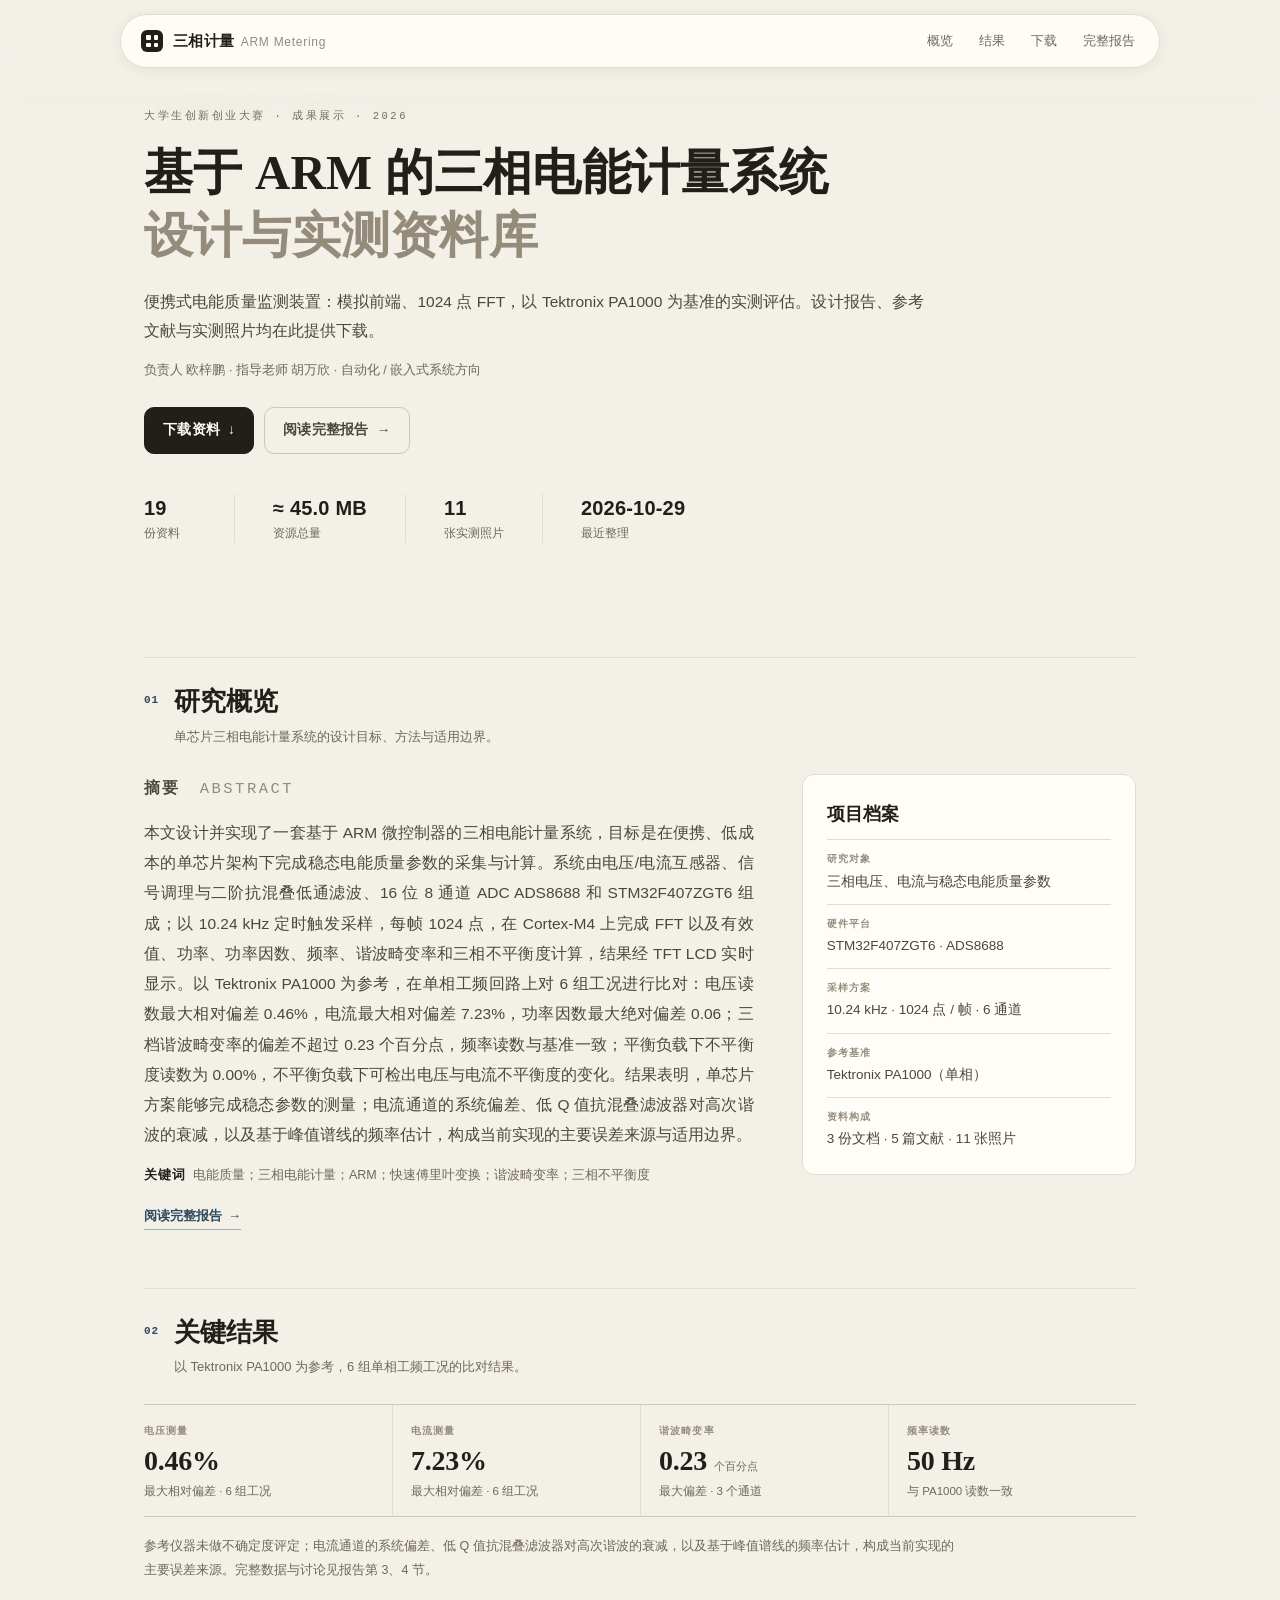
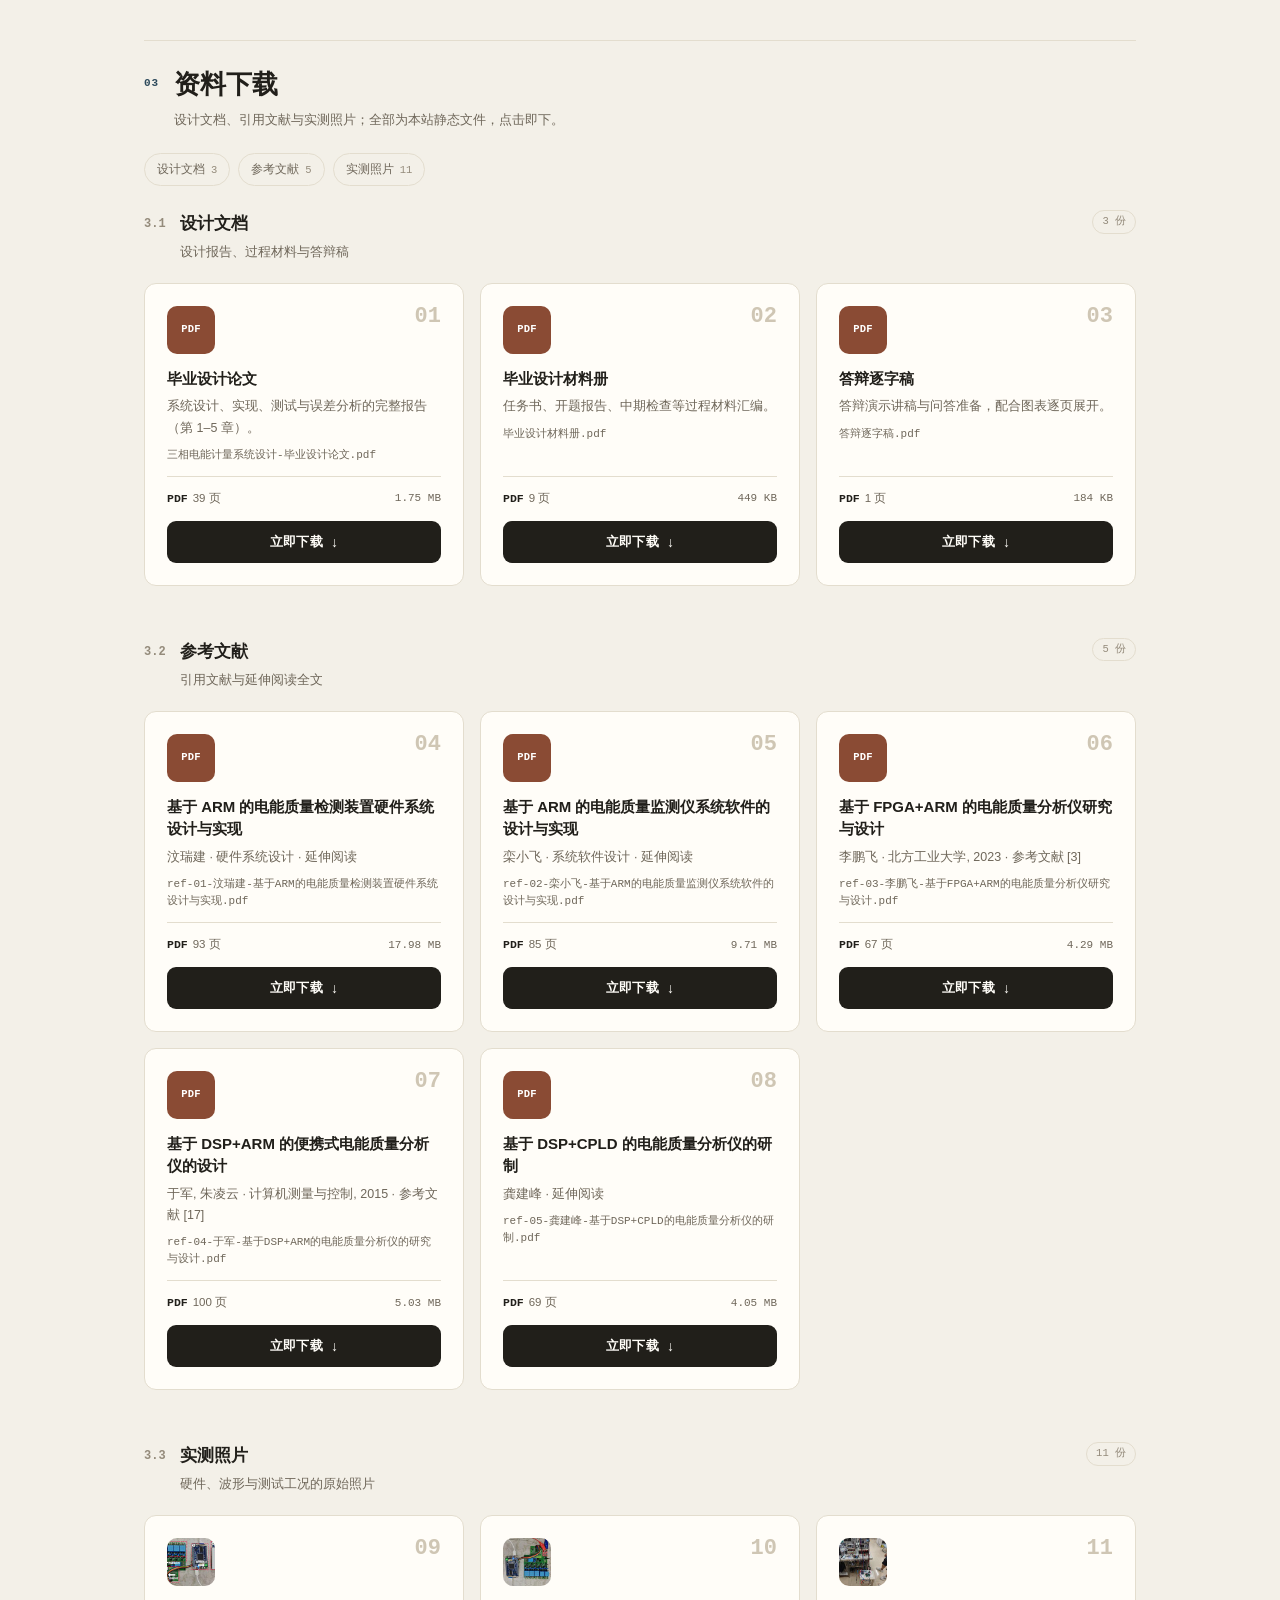
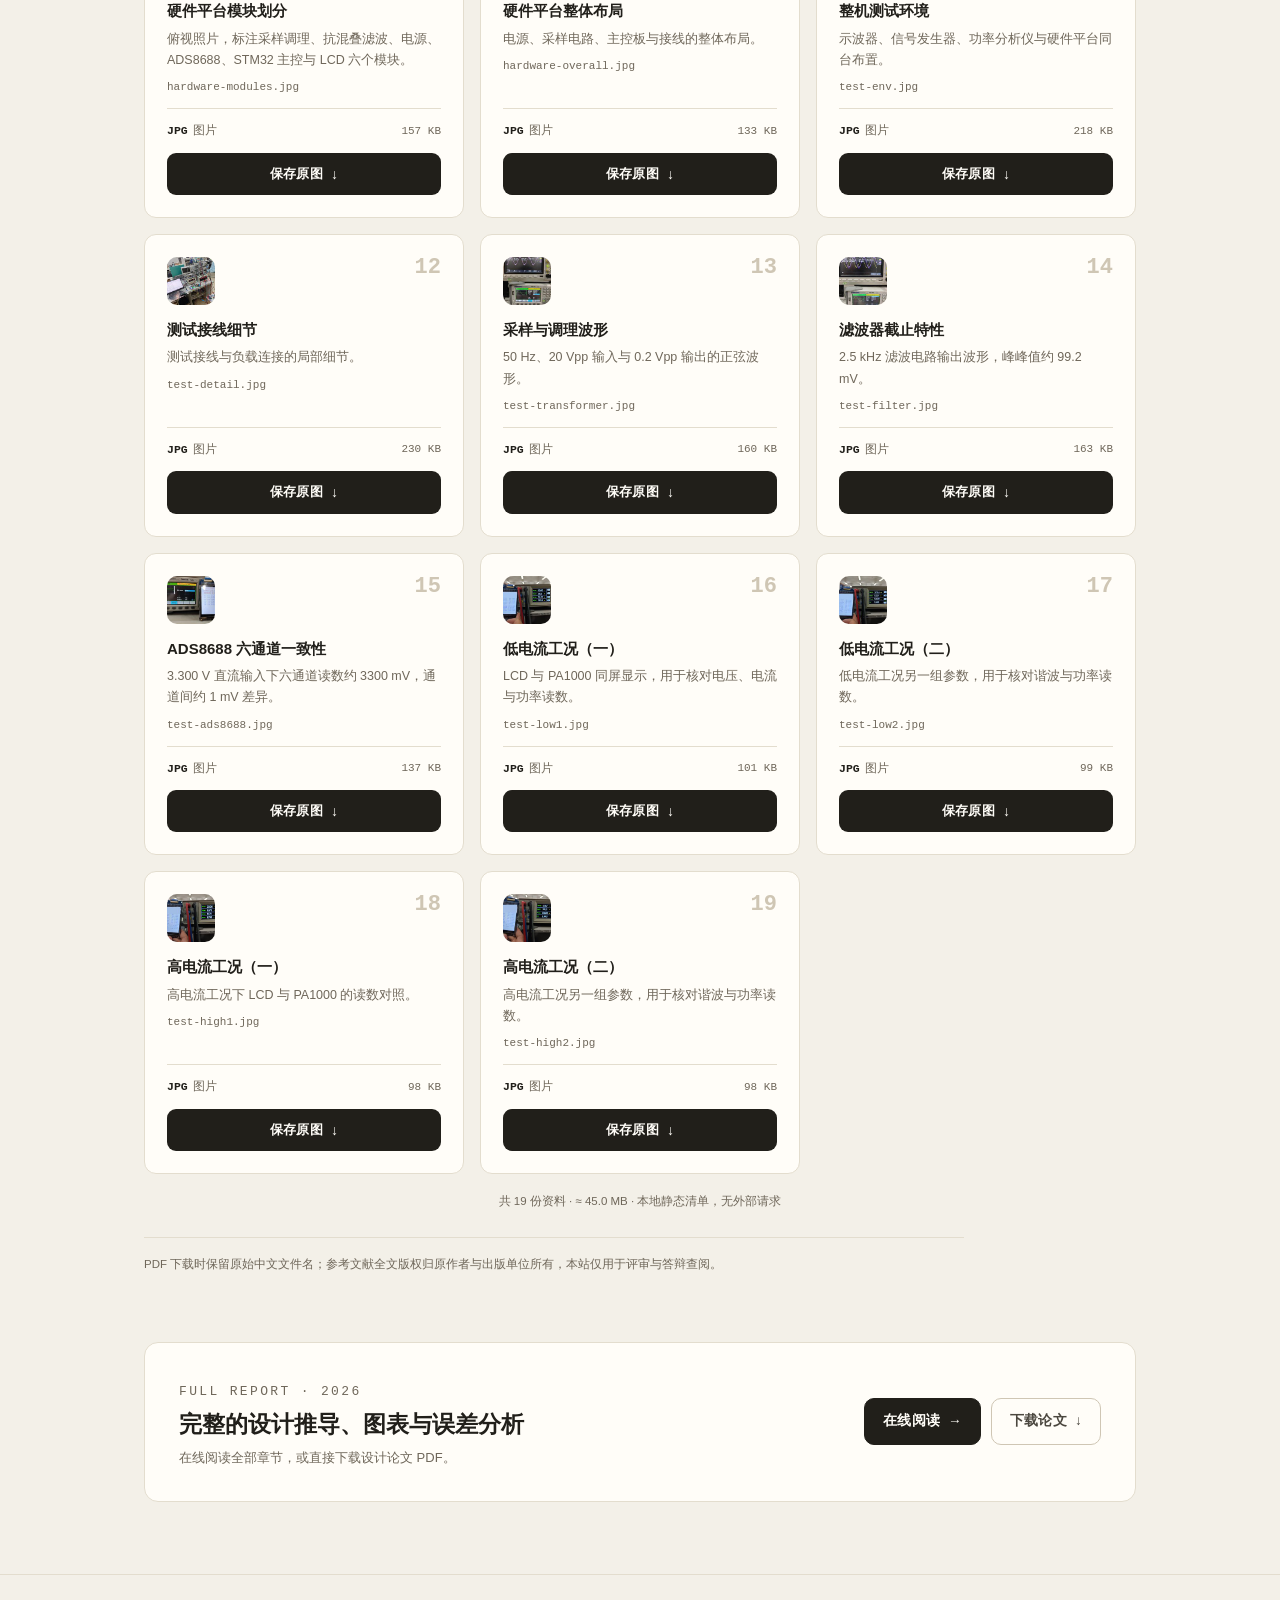
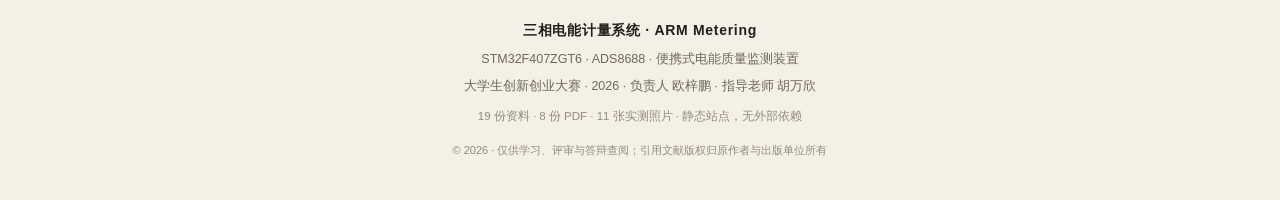
==== index.html @ 26f10200 "reinit repo" ====
<!DOCTYPE html>
<html lang="zh-CN">
<head>
<meta charset="utf-8">
<meta name="viewport" content="width=device-width, initial-scale=1">
<title>基于 ARM 的三相电能计量系统设计 · 资料与实测</title>
<meta name="description" content="基于 ARM 与 ADS8688 的三相电能计量系统：模拟前端、1024 点 FFT、以 Tektronix PA1000 为基准的实测结果。设计论文、参考文献与实测照片下载。">
<meta name="color-scheme" content="light">
<meta name="theme-color" content="#f3f0e8">
<meta name="robots" content="index,follow">
<meta property="og:type" content="website">
<meta property="og:locale" content="zh_CN">
<meta property="og:title" content="基于 ARM 的三相电能计量系统设计 · 资料与实测">
<meta property="og:description" content="便携式电能质量监测装置的设计、实测结果与资料下载。">
<link rel="icon" href="assets/favicon.svg" type="image/svg+xml">
<link rel="stylesheet" href="shaders/style.css">
<script src="heads/downloads.js" defer></script>
<script src="heads/catalog.js" defer></script>
</head>
<body>
<a class="skip" href="#main">跳到正文</a>

<header class="site-header">
  <div class="header-inner">
    <a class="brand" href="#top" aria-label="三相电能计量系统资料首页">
      <span class="chip-logo" aria-hidden="true"><i></i><i></i><i></i><i></i></span>
      <span class="brand-name">三相计量<em>ARM Metering</em></span>
    </a>
    <nav class="nav" aria-label="站内导航">
      <a href="#overview">概览</a>
      <a href="#results">结果</a>
      <a href="#downloads">下载</a>
      <a href="report.html">完整报告</a>
    </nav>
  </div>
</header>

<main id="main">

  <section class="hero" id="top">
    <p class="hero-kicker">大学生创新创业大赛 · 成果展示 · 2026</p>
    <h1 class="hero-title">基于 ARM 的三相<br class="br-m">电能计量系统<br><span class="hero-subline">设计与实测资料库</span></h1>
    <p class="hero-sub">便携式电能质量监测装置：模拟前端、1024 点 FFT，以 Tektronix PA1000 为基准的实测评估。设计报告、参考文献与实测照片均在此提供下载。</p>
    <p class="hero-byline">负责人 欧梓鹏 · 指导老师 胡万欣 · 自动化 / 嵌入式系统方向</p>

    <div class="hero-actions">
      <a class="btn btn-primary" href="#downloads">下载资料 <span aria-hidden="true">↓</span></a>
      <a class="btn btn-ghost" href="report.html">阅读完整报告 <span aria-hidden="true">→</span></a>
    </div>

    <div class="hero-stats" id="hero-stats" aria-label="资料统计">
      <noscript><p class="hero-stats-fallback">共 19 份资料 · 8 份 PDF · 11 张实测照片</p></noscript>
      <!-- 由 heads/catalog.js 根据 heads/downloads.js 填充 -->
    </div>
  </section>

  <section class="section" id="overview" aria-labelledby="overview-title">
    <header class="section-head">
      <span class="section-no" aria-hidden="true">01</span>
      <div class="section-head-text">
        <h2 id="overview-title">研究概览</h2>
        <p>单芯片三相电能计量系统的设计目标、方法与适用边界。</p>
      </div>
    </header>

    <div class="overview-grid">
      <div class="overview-text">
        <p class="abstract-label">摘要 <span lang="en">Abstract</span></p>
        <p>本文设计并实现了一套基于 ARM 微控制器的三相电能计量系统，目标是在便携、低成本的单芯片架构下完成稳态电能质量参数的采集与计算。系统由电压/电流互感器、信号调理与二阶抗混叠低通滤波、16 位 8 通道 ADC ADS8688 和 STM32F407ZGT6 组成；以 10.24 kHz 定时触发采样，每帧 1024 点，在 Cortex-M4 上完成 FFT 以及有效值、功率、功率因数、频率、谐波畸变率和三相不平衡度计算，结果经 TFT LCD 实时显示。以 Tektronix PA1000 为参考，在单相工频回路上对 6 组工况进行比对：电压读数最大相对偏差 0.46%，电流最大相对偏差 7.23%，功率因数最大绝对偏差 0.06；三档谐波畸变率的偏差不超过 0.23 个百分点，频率读数与基准一致；平衡负载下不平衡度读数为 0.00%，不平衡负载下可检出电压与电流不平衡度的变化。结果表明，单芯片方案能够完成稳态参数的测量；电流通道的系统偏差、低 Q 值抗混叠滤波器对高次谐波的衰减，以及基于峰值谱线的频率估计，构成当前实现的主要误差来源与适用边界。</p>
        <p class="keywords"><b>关键词</b>电能质量；三相电能计量；ARM；快速傅里叶变换；谐波畸变率；三相不平衡度</p>
        <a class="text-link" href="report.html">阅读完整报告 <span aria-hidden="true">→</span></a>
      </div>

      <aside class="project-card" aria-label="项目档案">
        <h3>项目档案</h3>
        <dl>
          <div><dt>研究对象</dt><dd>三相电压、电流与稳态电能质量参数</dd></div>
          <div><dt>硬件平台</dt><dd>STM32F407ZGT6 · ADS8688</dd></div>
          <div><dt>采样方案</dt><dd>10.24 kHz · 1024 点 / 帧 · 6 通道</dd></div>
          <div><dt>参考基准</dt><dd>Tektronix PA1000（单相）</dd></div>
          <div><dt>资料构成</dt><dd>3 份文档 · 5 篇文献 · 11 张照片</dd></div>
        </dl>
      </aside>
    </div>
  </section>

  <section class="section" id="results" aria-labelledby="results-title">
    <header class="section-head">
      <span class="section-no" aria-hidden="true">02</span>
      <div class="section-head-text">
        <h2 id="results-title">关键结果</h2>
        <p>以 Tektronix PA1000 为参考，6 组单相工频工况的比对结果。</p>
      </div>
    </header>

    <div class="metrics" aria-label="主要结果概览">
      <div class="metric">
        <div class="k">电压测量</div>
        <div class="v">0.46%</div>
        <div class="d">最大相对偏差 · 6 组工况</div>
      </div>
      <div class="metric">
        <div class="k">电流测量</div>
        <div class="v">7.23%</div>
        <div class="d">最大相对偏差 · 6 组工况</div>
      </div>
      <div class="metric">
        <div class="k">谐波畸变率</div>
        <div class="v">0.23 <span class="unit">个百分点</span></div>
        <div class="d">最大偏差 · 3 个通道</div>
      </div>
      <div class="metric">
        <div class="k">频率读数</div>
        <div class="v">50 Hz</div>
        <div class="d">与 PA1000 读数一致</div>
      </div>
    </div>

    <p class="section-note">参考仪器未做不确定度评定；电流通道的系统偏差、低 Q 值抗混叠滤波器对高次谐波的衰减，以及基于峰值谱线的频率估计，构成当前实现的主要误差来源。完整数据与讨论见报告第 3、4 节。</p>
  </section>

  <section class="section" id="downloads" aria-labelledby="downloads-title">
    <header class="section-head">
      <span class="section-no" aria-hidden="true">03</span>
      <div class="section-head-text">
        <h2 id="downloads-title">资料下载</h2>
        <p>设计文档、引用文献与实测照片；全部为本站静态文件，点击即下。</p>
      </div>
    </header>

    <nav class="catalog-jump" aria-label="资料分组">
      <a href="#documents">设计文档 <span data-count="documents">3</span></a>
      <a href="#references">参考文献 <span data-count="references">5</span></a>
      <a href="#photos">实测照片 <span data-count="photos">11</span></a>
    </nav>

    <div class="catalog" id="catalog">
      <noscript>
        <p class="noscript-tip">资料卡片需要启用 JavaScript 才能显示；也可以直接使用下面的链接下载。</p>
        <ul class="noscript-list">
          <li><strong>设计文档</strong>
            <ul>
              <li><a href="assets/files/thesis.pdf" download="三相电能计量系统设计-毕业设计论文.pdf">毕业设计论文（PDF，三相电能计量系统设计-毕业设计论文.pdf）</a></li>
              <li><a href="assets/files/materials.pdf" download="毕业设计材料册.pdf">毕业设计材料册（PDF，毕业设计材料册.pdf）</a></li>
              <li><a href="assets/files/defense-script.pdf" download="答辩逐字稿.pdf">答辩逐字稿（PDF，答辩逐字稿.pdf）</a></li>
            </ul>
          </li>
          <li><strong>参考文献</strong>
            <ul>
              <li><a href="assets/files/ref-01-wen-ruijian-arm-hardware.pdf" download="ref-01-汶瑞建-基于ARM的电能质量检测装置硬件系统设计与实现.pdf">基于 ARM 的电能质量检测装置硬件系统设计与实现（PDF，ref-01-汶瑞建-基于ARM的电能质量检测装置硬件系统设计与实现.pdf）</a></li>
              <li><a href="assets/files/ref-02-luan-xiaofei-arm-software.pdf" download="ref-02-栾小飞-基于ARM的电能质量监测仪系统软件的设计与实现.pdf">基于 ARM 的电能质量监测仪系统软件的设计与实现（PDF，ref-02-栾小飞-基于ARM的电能质量监测仪系统软件的设计与实现.pdf）</a></li>
              <li><a href="assets/files/ref-03-li-pengfei-fpga-arm.pdf" download="ref-03-李鹏飞-基于FPGA+ARM的电能质量分析仪研究与设计.pdf">基于 FPGA+ARM 的电能质量分析仪研究与设计（PDF，ref-03-李鹏飞-基于FPGA+ARM的电能质量分析仪研究与设计.pdf）</a></li>
              <li><a href="assets/files/ref-04-yu-jun-dsp-arm.pdf" download="ref-04-于军-基于DSP+ARM的电能质量分析仪的研究与设计.pdf">基于 DSP+ARM 的便携式电能质量分析仪的设计（PDF，ref-04-于军-基于DSP+ARM的电能质量分析仪的研究与设计.pdf）</a></li>
              <li><a href="assets/files/ref-05-gong-jianfeng-dsp-cpld.pdf" download="ref-05-龚建峰-基于DSP+CPLD的电能质量分析仪的研制.pdf">基于 DSP+CPLD 的电能质量分析仪的研制（PDF，ref-05-龚建峰-基于DSP+CPLD的电能质量分析仪的研制.pdf）</a></li>
            </ul>
          </li>
          <li><strong>实测照片</strong>
            <ul>
              <li><a href="assets/img/hardware-modules.jpg" download="硬件平台模块划分.jpg">硬件平台模块划分（JPG，hardware-modules.jpg）</a></li>
              <li><a href="assets/img/hardware-overall.jpg" download="硬件平台整体布局.jpg">硬件平台整体布局（JPG，hardware-overall.jpg）</a></li>
              <li><a href="assets/img/test-env.jpg" download="整机测试环境.jpg">整机测试环境（JPG，test-env.jpg）</a></li>
              <li><a href="assets/img/test-detail.jpg" download="测试接线细节.jpg">测试接线细节（JPG，test-detail.jpg）</a></li>
              <li><a href="assets/img/test-transformer.jpg" download="采样与调理波形.jpg">采样与调理波形（JPG，test-transformer.jpg）</a></li>
              <li><a href="assets/img/test-filter.jpg" download="滤波器截止特性.jpg">滤波器截止特性（JPG，test-filter.jpg）</a></li>
              <li><a href="assets/img/test-ads8688.jpg" download="ADS8688六通道一致性.jpg">ADS8688 六通道一致性（JPG，test-ads8688.jpg）</a></li>
              <li><a href="assets/img/test-low1.jpg" download="低电流工况一.jpg">低电流工况（一）（JPG，test-low1.jpg）</a></li>
              <li><a href="assets/img/test-low2.jpg" download="低电流工况二.jpg">低电流工况（二）（JPG，test-low2.jpg）</a></li>
              <li><a href="assets/img/test-high1.jpg" download="高电流工况一.jpg">高电流工况（一）（JPG，test-high1.jpg）</a></li>
              <li><a href="assets/img/test-high2.jpg" download="高电流工况二.jpg">高电流工况（二）（JPG，test-high2.jpg）</a></li>
            </ul>
          </li>
        </ul>
      </noscript>
    </div>

    <p class="download-note">PDF 下载时保留原始中文文件名；参考文献全文版权归原作者与出版单位所有，本站仅用于评审与答辩查阅。</p>
  </section>

  <section class="section cta-wrap" aria-labelledby="cta-title">
    <div class="cta">
      <div class="cta-text">
        <p class="cta-kicker">Full Report · 2026</p>
        <h2 id="cta-title">完整的设计推导、图表与误差分析</h2>
        <p>在线阅读全部章节，或直接下载设计论文 PDF。</p>
      </div>
      <div class="cta-actions">
        <a class="btn btn-primary" href="report.html">在线阅读 <span aria-hidden="true">→</span></a>
        <a class="btn btn-ghost" href="assets/files/thesis.pdf" download="三相电能计量系统设计-毕业设计论文.pdf">下载论文 <span aria-hidden="true">↓</span></a>
      </div>
    </div>
  </section>

</main>

<footer class="site-footer">
  <p class="footer-brand">三相电能计量系统 · ARM Metering</p>
  <p class="footer-desc">STM32F407ZGT6 · ADS8688 · 便携式电能质量监测装置</p>
  <p class="footer-desc">大学生创新创业大赛 · 2026 · 负责人 欧梓鹏 · 指导老师 胡万欣</p>
  <p class="footer-tags">19 份资料 · 8 份 PDF · 11 张实测照片 · 静态站点，无外部依赖</p>
  <p class="footer-copy">© 2026 · 仅供学习、评审与答辩查阅；引用文献版权归原作者与出版单位所有</p>
</footer>

</body>
</html>
---- shaders/style.css ----
/* ============================================================
   三相电能计量系统 · 资料站样式
   纯静态、无外部字体与脚本依赖
   目录：
     1. 设计令牌     2. 基础样式     3. 悬浮导航
     4. Hero        5. 分节与概览   6. 关键结果
     7. 资料目录     8. 下载卡片     9. 页脚与 404
    10. 响应式      11. 动效与打印
   ============================================================ */

/* ---------- 1. 设计令牌 ---------- */

:root {
    --paper: #f3f0e8;
    --surface: #fffdf8;
    --surface-2: #faf7ef;
    --ink: #211f1a;
    --ink-2: #4b473f;
    --ink-3: #6f675a;
    --ink-4: #948b7b;
    --rule: #e3ddce;
    --rule-2: #cfc6b4;
    --accent: #2d4a5c;
    --accent-soft: #edf1f2;
    --brick: #8a4b34;
    --btn: #211f1a;
    --btn-hover: #3a352b;

    --font-sans: -apple-system, BlinkMacSystemFont, "Segoe UI", "PingFang SC",
        "Hiragino Sans GB", "Microsoft YaHei", "Noto Sans CJK SC", sans-serif;
    --font-serif: "Source Han Serif SC", "Songti SC", "STSong", "SimSun",
        Georgia, serif;
    --font-mono: ui-monospace, "SFMono-Regular", Menlo, Consolas,
        "Liberation Mono", monospace;

    --page-max: 1040px;
    --nav-clearance: 96px;

    color-scheme: light;
}

/* ---------- 2. 基础样式 ---------- */

*,
*::before,
*::after {
    box-sizing: border-box;
    margin: 0;
    padding: 0;
}

html {
    scroll-behavior: smooth;
    -webkit-text-size-adjust: 100%;
}

body {
    font-family: var(--font-sans);
    font-size: 15px;
    line-height: 1.7;
    color: var(--ink);
    background: var(--paper);
    -webkit-font-smoothing: antialiased;
    overflow-x: hidden;
}

a {
    color: inherit;
    text-decoration: none;
    -webkit-tap-highlight-color: transparent;
}

img {
    max-width: 100%;
}

button {
    font: inherit;
}

::selection {
    background: #dbe4e6;
    color: #171612;
}

:focus-visible {
    outline: 2px solid var(--accent);
    outline-offset: 3px;
    border-radius: 2px;
}

.skip {
    position: absolute;
    left: -9999px;
    top: 0;
    z-index: 80;
    padding: 10px 16px;
    background: var(--surface);
    color: var(--ink);
    border: 1px solid var(--accent);
    font-size: 13px;
}

.skip:focus {
    left: 16px;
    top: 16px;
}

/* ---------- 3. 悬浮导航 ---------- */

.site-header {
    position: fixed;
    top: 14px;
    left: 0;
    right: 0;
    z-index: 40;
    pointer-events: none;
}

.site-header::before {
    content: "";
    position: absolute;
    top: -14px;
    left: 0;
    right: 0;
    height: 120px;
    z-index: -1;
    background: linear-gradient(
        to bottom,
        rgba(243, 240, 232, 0.82),
        rgba(243, 240, 232, 0.42) 55%,
        rgba(243, 240, 232, 0) 100%
    );
    -webkit-backdrop-filter: blur(10px);
    backdrop-filter: blur(10px);
    -webkit-mask-image: linear-gradient(to bottom, #000 0%, #000 55%, transparent 100%);
    mask-image: linear-gradient(to bottom, #000 0%, #000 55%, transparent 100%);
}

.header-inner {
    max-width: var(--page-max);
    margin-inline: auto;
    padding: 8px 12px 8px 20px;
    display: flex;
    align-items: center;
    justify-content: space-between;
    gap: 16px;
    background: rgba(255, 253, 248, 0.92);
    -webkit-backdrop-filter: blur(10px);
    backdrop-filter: blur(10px);
    border: 1px solid var(--rule);
    border-radius: 999px;
    box-shadow: 0 2px 14px rgba(58, 48, 32, 0.07);
    pointer-events: auto;
}

.brand {
    display: inline-flex;
    align-items: center;
    gap: 10px;
    min-width: 0;
}

.chip-logo {
    width: 22px;
    height: 22px;
    flex: 0 0 auto;
    border-radius: 6px;
    background: var(--ink);
    display: grid;
    grid-template-columns: 1fr 1fr;
    gap: 3px;
    padding: 5px;
}

.chip-logo i {
    background: var(--surface);
    border-radius: 1px;
}

.brand-name {
    font-size: 14.5px;
    font-weight: 700;
    letter-spacing: 0.03em;
    white-space: nowrap;
}

.brand-name em {
    font-style: normal;
    font-weight: 400;
    font-size: 12px;
    letter-spacing: 0.06em;
    color: var(--ink-4);
    margin-left: 6px;
}

.nav {
    display: flex;
    align-items: center;
    gap: 2px;
}

.nav a {
    padding: 7px 12px;
    border-radius: 999px;
    font-size: 13px;
    color: var(--ink-3);
    transition: color 0.15s, background-color 0.15s;
    white-space: nowrap;
}

.nav a:hover {
    color: var(--ink);
    background: var(--surface-2);
}

/* ---------- 4. Hero ---------- */

.hero {
    max-width: var(--page-max);
    margin-inline: auto;
    padding: 108px 24px 56px;
}

.hero-kicker {
    display: block;
    font-family: var(--font-mono);
    font-size: 10.5px;
    letter-spacing: 0.24em;
    text-transform: uppercase;
    color: var(--ink-3);
    margin-bottom: 16px;
}

.hero-title {
    font-family: var(--font-serif);
    font-size: clamp(2.1rem, 4.8vw, 3.05rem);
    font-weight: 600;
    line-height: 1.3;
    letter-spacing: 0.005em;
}

.hero-subline {
    color: var(--ink-4);
}

.hero-sub {
    margin-top: 18px;
    max-width: 780px;
    color: var(--ink-2);
    font-size: 15.5px;
    line-height: 1.9;
    text-align: justify;
    text-justify: inter-ideograph;
}

.hero-byline {
    margin-top: 14px;
    font-size: 12.5px;
    color: var(--ink-3);
}

.hero-actions {
    display: flex;
    flex-wrap: wrap;
    gap: 10px;
    margin-top: 26px;
}

.btn {
    display: inline-flex;
    align-items: center;
    justify-content: center;
    gap: 8px;
    padding: 11px 18px;
    border: 1px solid transparent;
    border-radius: 10px;
    font-size: 13.5px;
    font-weight: 600;
    letter-spacing: 0.02em;
    transition: background-color 0.15s, border-color 0.15s, color 0.15s;
}

.btn-primary {
    background: var(--btn);
    border-color: var(--btn);
    color: var(--surface);
}

.btn-primary:hover {
    background: var(--btn-hover);
    border-color: var(--btn-hover);
}

.btn-ghost {
    background: transparent;
    border-color: var(--rule-2);
    color: var(--ink-2);
}

.btn-ghost:hover {
    border-color: var(--ink-2);
    color: var(--ink);
    background: var(--surface);
}

.hero-stats {
    margin-top: 40px;
    display: flex;
    flex-wrap: wrap;
}

.stat {
    padding-right: 38px;
    display: flex;
    flex-direction: column;
    gap: 2px;
    min-width: 90px;
}

.stat + .stat {
    border-left: 1px solid var(--rule);
    padding-left: 38px;
}

.stat strong {
    font-size: 20px;
    font-weight: 600;
    font-variant-numeric: tabular-nums;
    letter-spacing: 0.01em;
    line-height: 1.4;
}

.stat span {
    font-size: 11.5px;
    color: var(--ink-3);
}

.hero-stats-fallback {
    padding: 4px 0;
    font-size: 12.5px;
    color: var(--ink-3);
}

/* ---------- 5. 分节与概览 ---------- */

.section {
    max-width: var(--page-max);
    margin-inline: auto;
    padding: 58px 24px 0;
    scroll-margin-top: var(--nav-clearance);
}

.section-head {
    display: flex;
    align-items: flex-start;
    gap: 15px;
    padding-top: 26px;
    margin-bottom: 26px;
    border-top: 1px solid var(--rule);
}

.section-no {
    flex: 0 0 auto;
    padding-top: 7px;
    font-family: var(--font-mono);
    font-size: 11px;
    font-weight: 600;
    letter-spacing: 0.08em;
    color: var(--accent);
}

.section-head-text h2 {
    font-family: var(--font-serif);
    font-size: 26px;
    font-weight: 600;
    line-height: 1.4;
    letter-spacing: 0.005em;
}

.section-head-text p {
    margin-top: 5px;
    font-size: 13px;
    color: var(--ink-3);
}

.section-note {
    margin-top: 18px;
    max-width: 820px;
    font-size: 12.5px;
    line-height: 1.9;
    color: var(--ink-3);
}

.overview-grid {
    display: grid;
    grid-template-columns: minmax(0, 1.55fr) minmax(260px, 0.85fr);
    gap: 48px;
    align-items: start;
}

.abstract-label {
    margin-bottom: 12px;
    font-family: var(--font-mono);
    font-size: 10px;
    font-weight: 600;
    letter-spacing: 0.16em;
    text-transform: uppercase;
    color: var(--ink-3);
}

.abstract-label span {
    margin-left: 7px;
    font-weight: 400;
    color: var(--ink-4);
}

.overview-text > p {
    margin-bottom: 14px;
    font-size: 15.5px;
    line-height: 1.95;
    color: var(--ink-2);
    text-align: justify;
    text-justify: inter-ideograph;
}

.keywords {
    font-size: 12.5px !important;
    line-height: 1.8 !important;
    color: var(--ink-3) !important;
}

.keywords b {
    margin-right: 0.55em;
    font-weight: 600;
    letter-spacing: 0.08em;
    color: var(--ink);
}

.text-link {
    display: inline-flex;
    align-items: center;
    gap: 6px;
    margin-top: 4px;
    padding-bottom: 2px;
    border-bottom: 1px solid rgba(45, 74, 92, 0.4);
    font-size: 13px;
    font-weight: 600;
    color: var(--accent);
}

.text-link:hover {
    border-bottom-color: currentColor;
}

.project-card {
    padding: 24px;
    background: var(--surface);
    border: 1px solid var(--rule);
    border-radius: 12px;
}

.project-card h3 {
    padding-bottom: 10px;
    border-bottom: 1px solid var(--rule);
    font-family: var(--font-serif);
    font-size: 18px;
    font-weight: 600;
}

.project-card dl > div {
    padding: 11px 0;
    border-bottom: 1px solid var(--rule);
}

.project-card dl > div:last-child {
    padding-bottom: 0;
    border-bottom: 0;
}

.project-card dt {
    font-size: 9.5px;
    font-weight: 600;
    letter-spacing: 0.13em;
    text-transform: uppercase;
    color: var(--ink-4);
}

.project-card dd {
    margin-top: 3px;
    font-size: 13.5px;
    line-height: 1.65;
    color: var(--ink-2);
}

/* ---------- 6. 关键结果 ---------- */

.metrics {
    display: grid;
    grid-template-columns: repeat(4, minmax(0, 1fr));
    border-top: 1px solid var(--rule-2);
    border-bottom: 1px solid var(--rule-2);
}

.metric {
    padding: 18px 18px 16px;
    border-left: 1px solid var(--rule);
    min-width: 0;
}

.metric:first-child {
    padding-left: 0;
    border-left: 0;
}

.metric .k {
    font-size: 9.5px;
    font-weight: 600;
    letter-spacing: 0.12em;
    text-transform: uppercase;
    color: var(--ink-4);
}

.metric .v {
    margin: 3px 0 2px;
    font-family: var(--font-serif);
    font-size: 28px;
    font-weight: 600;
    line-height: 1.32;
    letter-spacing: -0.01em;
    font-variant-numeric: tabular-nums;
}

.metric .unit {
    font-family: var(--font-sans);
    font-size: 11px;
    font-weight: 400;
    letter-spacing: 0;
    color: var(--ink-3);
}

.metric .d {
    font-size: 11.5px;
    line-height: 1.6;
    color: var(--ink-3);
}

/* ---------- 7. 资料目录 ---------- */

.catalog-jump {
    display: flex;
    flex-wrap: wrap;
    gap: 8px;
    margin: -4px 0 24px;
}

.catalog-jump a {
    display: inline-flex;
    align-items: baseline;
    gap: 6px;
    padding: 5px 12px;
    border: 1px solid var(--rule);
    border-radius: 999px;
    font-size: 12px;
    color: var(--ink-3);
    transition: border-color 0.15s, color 0.15s, background-color 0.15s;
}

.catalog-jump a:hover {
    border-color: var(--ink-2);
    color: var(--ink);
    background: var(--surface);
}

.catalog-jump span {
    font-family: var(--font-mono);
    font-size: 10.5px;
    color: var(--ink-4);
}

.catalog {
    display: flex;
    flex-direction: column;
    gap: 52px;
}

.group {
    scroll-margin-top: var(--nav-clearance);
}

.group-head {
    display: flex;
    align-items: flex-start;
    gap: 14px;
    margin-bottom: 20px;
}

.group-no {
    flex: 0 0 auto;
    padding-top: 4px;
    font-family: var(--font-mono);
    font-size: 12px;
    font-weight: 600;
    color: var(--ink-4);
}

.group-head-text {
    flex: 1;
    min-width: 0;
}

.group-head-text h2 {
    font-size: 17px;
    font-weight: 700;
    letter-spacing: 0.01em;
}

.group-head-text p {
    margin-top: 3px;
    font-size: 12.5px;
    color: var(--ink-3);
}

.group-count {
    flex: 0 0 auto;
    padding: 2px 9px;
    border: 1px solid var(--rule);
    border-radius: 999px;
    font-family: var(--font-mono);
    font-size: 10.5px;
    color: var(--ink-4);
    white-space: nowrap;
}

.cards {
    display: grid;
    grid-template-columns: repeat(auto-fill, minmax(270px, 1fr));
    gap: 16px;
}

/* ---------- 8. 下载卡片 ---------- */

.card {
    position: relative;
    display: flex;
    flex-direction: column;
    padding: 22px;
    background: var(--surface);
    border: 1px solid var(--rule);
    border-radius: 12px;
    transition: border-color 0.18s ease, box-shadow 0.18s ease;
}

.card:hover {
    border-color: var(--ink-2);
    box-shadow: 0 6px 20px rgba(45, 38, 25, 0.07);
}

.card-top {
    display: flex;
    align-items: flex-start;
    justify-content: space-between;
    margin-bottom: 14px;
}

.card-no {
    font-family: var(--font-mono);
    font-size: 22px;
    font-weight: 700;
    line-height: 1;
    color: var(--rule-2);
    transition: color 0.18s ease;
}

.card:hover .card-no {
    color: var(--ink);
}

.app-icon {
    width: 48px;
    height: 48px;
    flex: 0 0 auto;
    border-radius: 10px;
    display: grid;
    place-items: center;
    font-family: var(--font-mono);
    font-size: 10.5px;
    font-weight: 700;
    letter-spacing: 0.02em;
    color: #fff;
}

.icon-pdf {
    background: var(--brick);
}

.icon-img {
    background: var(--accent);
}

.icon-file {
    background: var(--ink-3);
}

.app-icon.thumb {
    overflow: hidden;
    padding: 0;
    background: var(--paper);
}

.app-icon.thumb img {
    width: 100%;
    height: 100%;
    object-fit: cover;
    display: block;
    transition: transform 0.3s ease;
}

.card:hover .app-icon.thumb img {
    transform: scale(1.05);
}

.card-title {
    margin-bottom: 6px;
    font-size: 15px;
    font-weight: 600;
    line-height: 1.5;
    color: var(--ink);
    overflow-wrap: anywhere;
}

.card-desc {
    margin-bottom: 8px;
    font-size: 12.5px;
    line-height: 1.7;
    color: var(--ink-3);
}

.card-file {
    margin-bottom: 12px;
    font-family: var(--font-mono);
    font-size: 11px;
    line-height: 1.55;
    color: var(--ink-3);
    overflow-wrap: anywhere;
}

.card-meta {
    display: flex;
    align-items: center;
    justify-content: space-between;
    gap: 10px;
    margin-top: auto;
    padding-top: 12px;
    border-top: 1px solid var(--rule);
}

.tag {
    display: inline-flex;
    align-items: baseline;
    gap: 5px;
    font-size: 11.5px;
    color: var(--ink-3);
    white-space: nowrap;
}

.tag-no {
    font-family: var(--font-mono);
    font-weight: 600;
    color: var(--ink);
}

.meta-size {
    font-family: var(--font-mono);
    font-size: 11px;
    color: var(--ink-3);
    font-variant-numeric: tabular-nums;
    white-space: nowrap;
}

.download {
    margin-top: 12px;
    display: inline-flex;
    align-items: center;
    justify-content: center;
    gap: 8px;
    padding: 10px 14px;
    border-radius: 9px;
    font-size: 13px;
    font-weight: 600;
    letter-spacing: 0.02em;
    color: var(--surface);
    background: var(--btn);
    transition: background-color 0.15s ease;
}

.download:hover {
    background: var(--btn-hover);
}

.dl-arrow {
    font-size: 14px;
    line-height: 1;
    transition: transform 0.15s ease;
}

.download:hover .dl-arrow {
    transform: translateY(2px);
}

.noscript-tip {
    padding: 28px 20px;
    text-align: center;
    color: var(--ink-3);
    border: 1px dashed var(--rule-2);
    border-radius: 12px;
}

.noscript-list {
    margin-top: 18px;
    padding: 0;
    list-style: none;
    display: grid;
    grid-template-columns: 1fr 1fr;
    gap: 24px;
    font-size: 12.5px;
}

.noscript-list > li > strong {
    display: block;
    margin-bottom: 6px;
    color: var(--ink);
}

.noscript-list ul {
    list-style: none;
    padding: 0;
    margin: 0;
}

.noscript-list li li {
    padding: 3px 0;
}

.noscript-list a {
    color: var(--accent);
    text-decoration: underline;
    text-underline-offset: 0.18em;
    overflow-wrap: anywhere;
}

.data-source {
    margin-top: -34px;
    text-align: center;
    font-size: 11.5px;
    color: var(--ink-3);
}

.download-note {
    margin-top: 26px;
    padding-top: 16px;
    border-top: 1px solid var(--rule);
    max-width: 820px;
    font-size: 11.5px;
    line-height: 1.85;
    color: var(--ink-3);
}

/* ---------- 9. 页脚与 404 ---------- */

.cta-wrap {
    padding-top: 66px;
}

.cta {
    display: flex;
    align-items: center;
    justify-content: space-between;
    gap: 28px;
    padding: 32px 34px;
    background: var(--surface);
    border: 1px solid var(--rule);
    border-radius: 14px;
}

.cta-kicker {
    font-family: var(--font-mono);
    font-size: 10px;
    letter-spacing: 0.18em;
    text-transform: uppercase;
    color: var(--ink-4);
}

.cta-text h2 {
    margin-top: 6px;
    font-family: var(--font-serif);
    font-size: 23px;
    font-weight: 600;
    line-height: 1.4;
}

.cta-text p {
    margin-top: 6px;
    font-size: 13px;
    color: var(--ink-3);
}

.cta-actions {
    display: flex;
    flex-wrap: wrap;
    gap: 10px;
    flex: 0 0 auto;
}

.site-footer {
    margin-top: 72px;
    padding: 44px 24px 40px;
    border-top: 1px solid var(--rule);
    text-align: center;
    color: var(--ink-3);
    font-size: 12.5px;
}

.footer-brand {
    font-size: 14px;
    font-weight: 700;
    letter-spacing: 0.05em;
    color: var(--ink);
}

.footer-desc {
    margin-top: 6px;
    text-wrap: balance;
}

.footer-tags {
    margin-top: 10px;
    font-size: 11.5px;
    color: var(--ink-4);
}

.footer-copy {
    margin-top: 14px;
    font-size: 11px;
    color: var(--ink-4);
    text-wrap: balance;
}

.notfound {
    max-width: 620px;
    margin: 0 auto;
    padding: 150px 24px 100px;
    text-align: center;
}

.notfound-code {
    font-family: var(--font-mono);
    font-size: 12px;
    letter-spacing: 0.3em;
    color: var(--accent);
}

.notfound h1 {
    margin: 12px 0 10px;
    font-family: var(--font-serif);
    font-size: 30px;
    font-weight: 600;
}

.notfound p {
    font-size: 14px;
    color: var(--ink-3);
}

.notfound-actions {
    display: flex;
    justify-content: center;
    flex-wrap: wrap;
    gap: 10px;
    margin-top: 24px;
}

/* ---------- 10. 响应式 ---------- */

@media (max-width: 900px) {
    .overview-grid {
        grid-template-columns: 1fr;
        gap: 28px;
    }

    .project-card {
        max-width: 560px;
    }

    .metrics {
        grid-template-columns: 1fr 1fr;
    }

    .metric {
        border-top: 1px solid var(--rule);
    }

    .metric:nth-child(-n+2) {
        border-top: 0;
    }

    .metric:nth-child(odd) {
        padding-left: 0;
        border-left: 0;
    }

    .metric:nth-child(even) {
        padding-left: 16px;
        border-left: 1px solid var(--rule);
    }

    .cta {
        align-items: flex-start;
        flex-direction: column;
        gap: 20px;
    }
}

@media (max-width: 720px) {
    .site-header {
        top: 10px;
    }

    .header-inner {
        width: calc(100% - 24px);
        margin-inline: auto;
        padding: 7px 16px;
    }

    .nav {
        display: flex;
    }

    .nav a {
        display: none;
    }

    .nav a[href="#downloads"] {
        display: inline-block;
    }

    .hero {
        padding: 82px 20px 44px;
    }

    .hero-title {
        font-size: clamp(1.85rem, 8vw, 2.35rem);
    }

    .hero-sub {
        font-size: 14.5px;
    }

    .hero-stats {
        display: grid;
        grid-template-columns: 1fr 1fr;
        gap: 16px 0;
        margin-top: 32px;
    }

    .stat {
        padding: 0;
        min-width: 0;
    }

    .stat + .stat {
        border-left: 0;
        padding-left: 0;
    }

    .stat:nth-child(even) {
        padding-left: 16px;
        border-left: 1px solid var(--rule);
    }

    .stat strong {
        font-size: 18px;
    }

    .section {
        padding: 46px 20px 0;
    }

    .section-head {
        gap: 10px;
        padding-top: 22px;
        margin-bottom: 22px;
    }

    .section-head-text h2 {
        font-size: 22px;
    }

    .section-head-text p {
        font-size: 12.5px;
    }

    .section-no {
        padding-top: 5px;
    }

    .cards {
        grid-template-columns: 1fr;
    }

    .catalog {
        gap: 42px;
    }

    .cta {
        padding: 24px;
        border-radius: 12px;
    }

    .cta-text h2 {
        font-size: 20px;
    }

    .cta-actions {
        width: 100%;
    }

    .noscript-list {
        grid-template-columns: 1fr;
    }

    .data-source {
        margin-top: -24px;
    }
}

@media (max-width: 480px) {
    .header-inner {
        padding: 6px 14px;
    }

    .chip-logo {
        width: 20px;
        height: 20px;
        border-radius: 5px;
        gap: 2.5px;
        padding: 4.5px;
    }

    .brand-name {
        font-size: 13.5px;
    }

    .brand-name em {
        display: none;
    }

    .hero {
        padding: 72px 18px 38px;
    }

    .hero-kicker {
        font-size: 10px;
        letter-spacing: 0.16em;
    }

    .hero-title {
        font-size: 1.72rem;
    }

    .hero-sub {
        font-size: 14px;
    }

    .hero-byline {
        font-size: 11.5px;
    }

    .btn {
        padding: 10px 14px;
        font-size: 13px;
    }

    .section {
        padding: 40px 18px 0;
    }

    .card {
        padding: 18px;
    }

    .app-icon {
        width: 44px;
        height: 44px;
        border-radius: 9px;
        font-size: 10px;
    }

    .card-no {
        font-size: 20px;
    }

    .metric .v {
        font-size: 24px;
    }

    .cta {
        padding: 20px;
    }

    .cta-actions .btn {
        flex: 1;
    }

    .site-footer {
        margin-top: 54px;
        padding: 36px 18px 32px;
    }

    .notfound {
        padding: 110px 20px 80px;
    }
}

/* ---------- 11. 动效与打印 ---------- */

@media (prefers-reduced-motion: reduce) {
    html {
        scroll-behavior: auto;
    }

    *,
    *::before,
    *::after {
        transition: none !important;
        animation: none !important;
    }
}

@media print {
    .site-header,
    .hero-actions,
    .hero-stats,
    .cta-actions,
    .download,
    .skip {
        display: none !important;
    }

    body {
        background: #fff;
        color: #111;
    }

    .section {
        padding-top: 18pt;
    }

    .card,
    .project-card,
    .cta {
        border-color: #bbb;
        break-inside: avoid;
    }

    .cards {
        grid-template-columns: 1fr 1fr;
    }
}

/* 移动端标题断行：避免“统”字单独成行 */
.br-m {
    display: none;
}

@media (max-width: 560px) {
    .br-m {
        display: inline;
    }
}
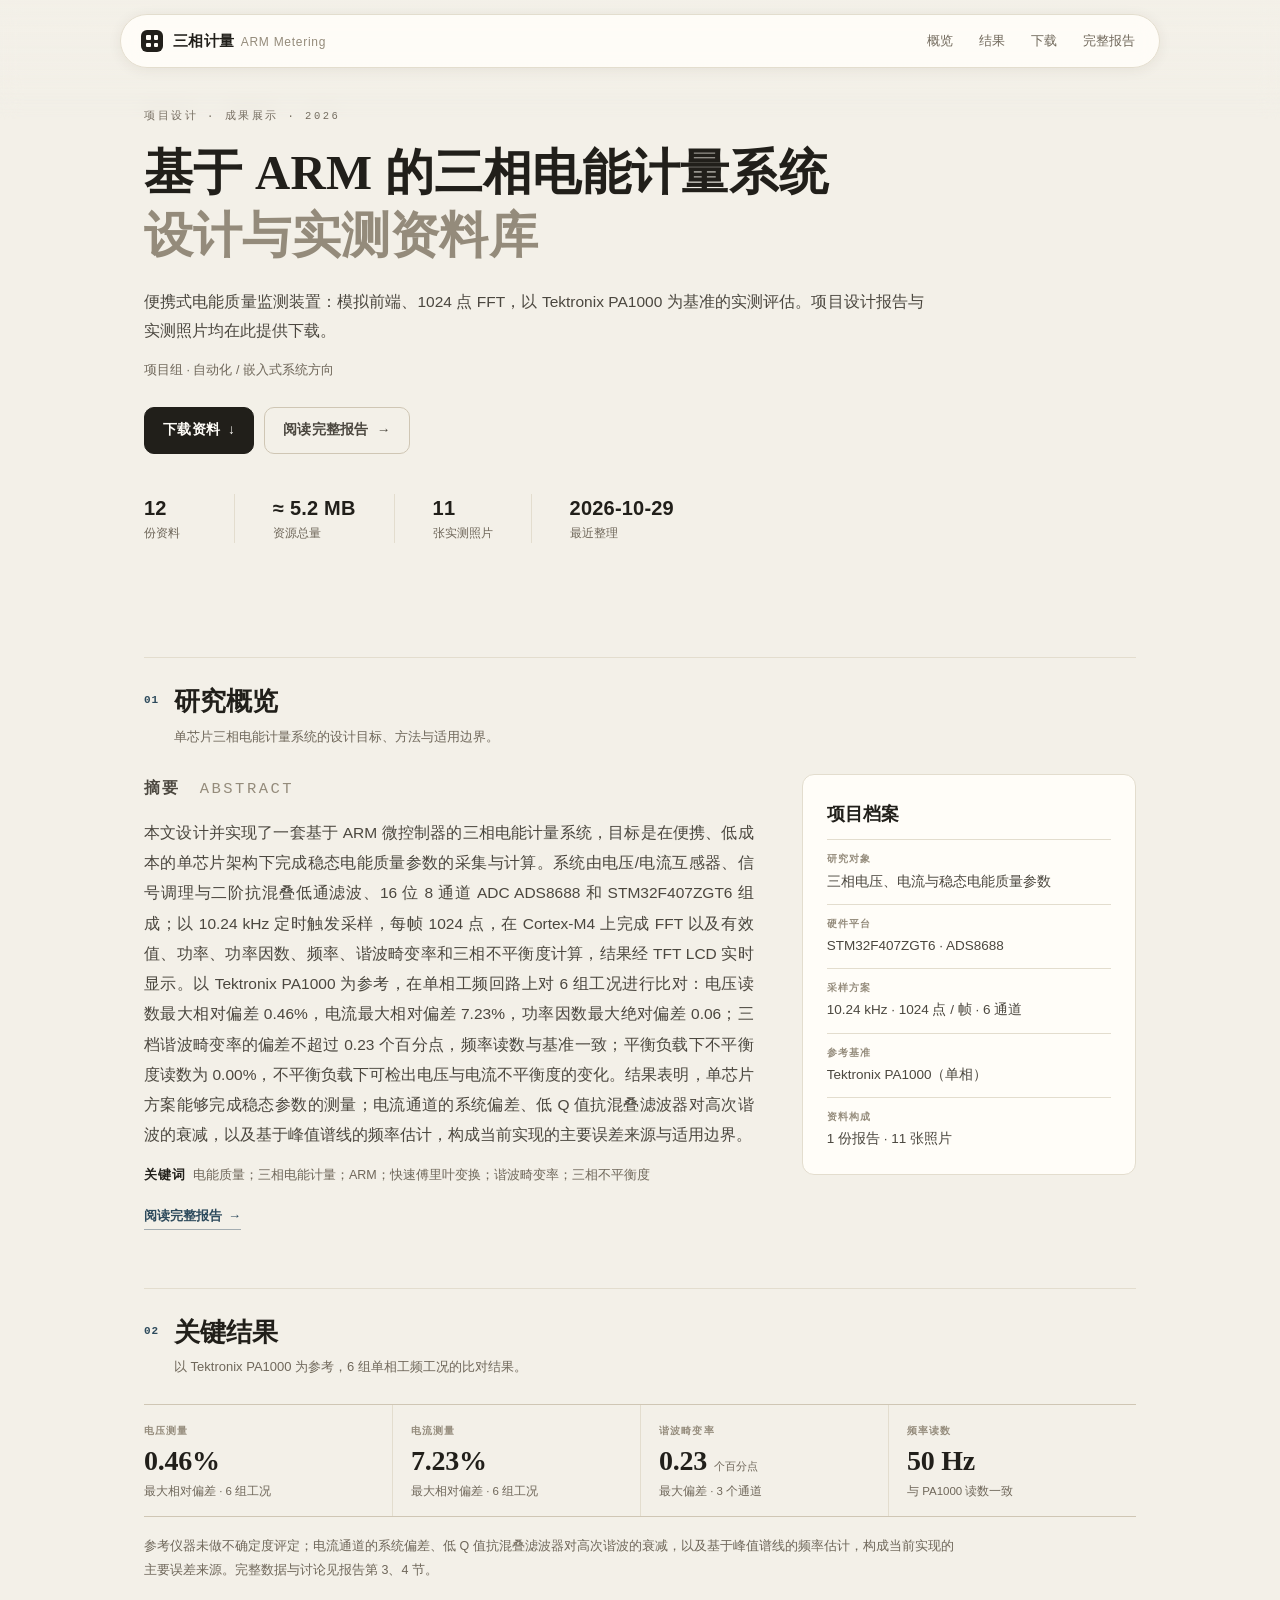
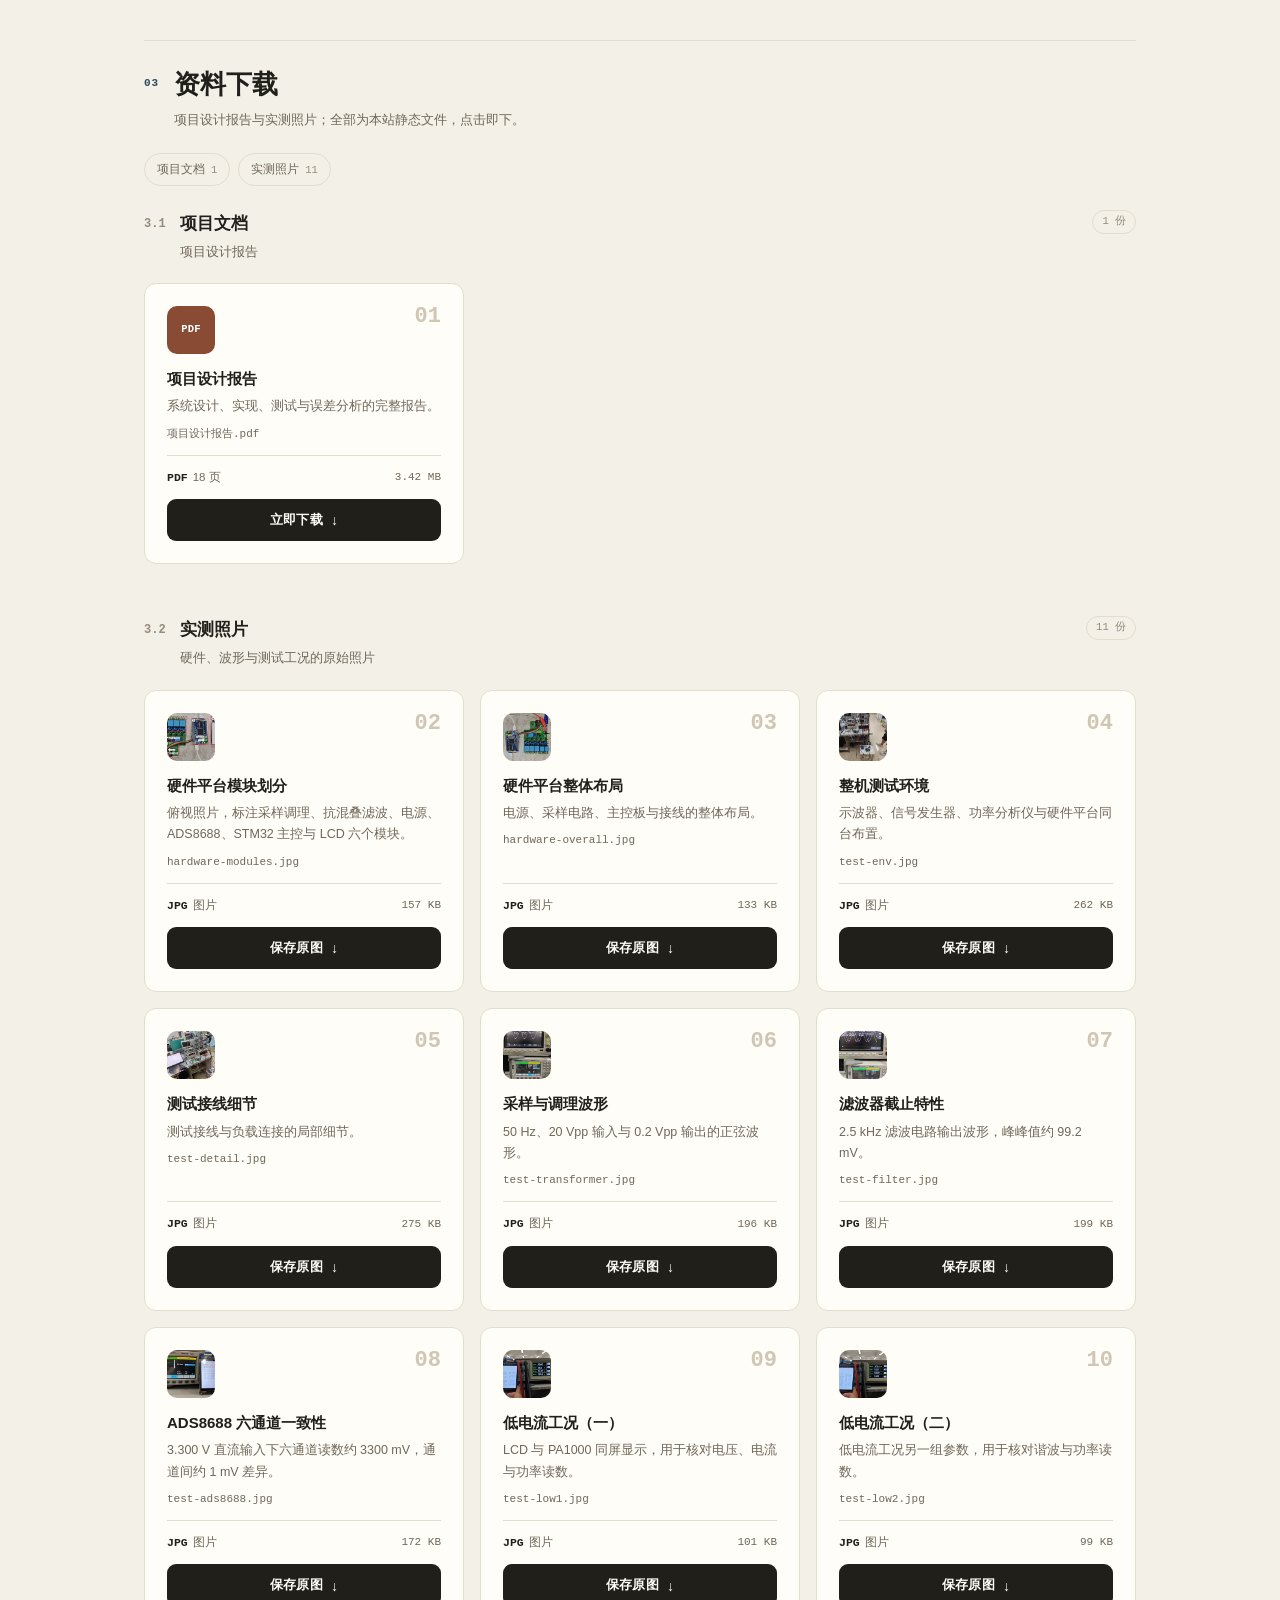
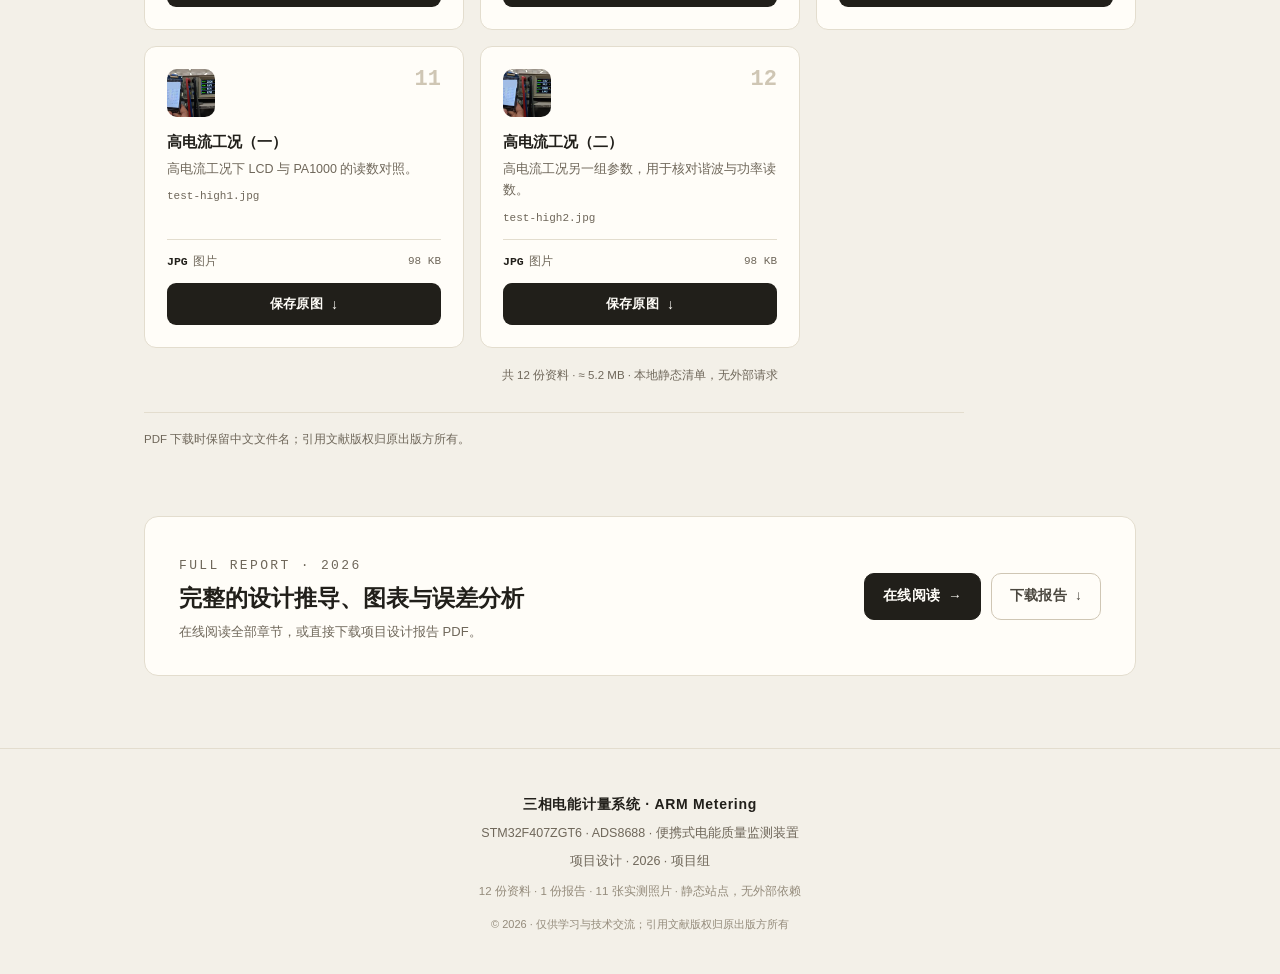
==== commit d657f249: "清理旧文档并重建项目设计报告" ====
--- a/index.html
+++ b/index.html
@@ -4,7 +4,7 @@
 <meta charset="utf-8">
 <meta name="viewport" content="width=device-width, initial-scale=1">
 <title>基于 ARM 的三相电能计量系统设计 · 资料与实测</title>
-<meta name="description" content="基于 ARM 与 ADS8688 的三相电能计量系统：模拟前端、1024 点 FFT、以 Tektronix PA1000 为基准的实测结果。设计论文、参考文献与实测照片下载。">
+<meta name="description" content="基于 ARM 与 ADS8688 的三相电能计量系统：模拟前端、1024 点 FFT、以 Tektronix PA1000 为基准的实测结果。项目设计报告与实测照片下载。">
 <meta name="color-scheme" content="light">
 <meta name="theme-color" content="#f3f0e8">
 <meta name="robots" content="index,follow">
@@ -12,7 +12,9 @@
 <meta property="og:locale" content="zh_CN">
 <meta property="og:title" content="基于 ARM 的三相电能计量系统设计 · 资料与实测">
 <meta property="og:description" content="便携式电能质量监测装置的设计、实测结果与资料下载。">
-<link rel="icon" href="assets/favicon.svg" type="image/svg+xml">
+<link rel="icon" href="assets/favicon.svg?v=3" type="image/svg+xml">
+<link rel="icon" href="favicon.ico" sizes="16x16 32x32 48x48 64x64 128x128 256x256" type="image/x-icon">
+<link rel="apple-touch-icon" sizes="180x180" href="assets/apple-touch-icon.png">
 <link rel="stylesheet" href="shaders/style.css">
 <script src="heads/downloads.js" defer></script>
 <script src="heads/catalog.js" defer></script>
@@ -30,7 +32,7 @@
       <a href="#overview">概览</a>
       <a href="#results">结果</a>
       <a href="#downloads">下载</a>
-      <a href="report.html">完整报告</a>
+      <a href="tpems-report.html">完整报告</a>
     </nav>
   </div>
 </header>
@@ -38,18 +40,18 @@
 <main id="main">
 
   <section class="hero" id="top">
-    <p class="hero-kicker">大学生创新创业大赛 · 成果展示 · 2026</p>
+    <p class="hero-kicker">项目设计 · 成果展示 · 2026</p>
     <h1 class="hero-title">基于 ARM 的三相<br class="br-m">电能计量系统<br><span class="hero-subline">设计与实测资料库</span></h1>
-    <p class="hero-sub">便携式电能质量监测装置：模拟前端、1024 点 FFT，以 Tektronix PA1000 为基准的实测评估。设计报告、参考文献与实测照片均在此提供下载。</p>
-    <p class="hero-byline">负责人 欧梓鹏 · 指导老师 胡万欣 · 自动化 / 嵌入式系统方向</p>
+    <p class="hero-sub">便携式电能质量监测装置：模拟前端、1024 点 FFT，以 Tektronix PA1000 为基准的实测评估。项目设计报告与实测照片均在此提供下载。</p>
+    <p class="hero-byline">项目组 · 自动化 / 嵌入式系统方向</p>
 
     <div class="hero-actions">
       <a class="btn btn-primary" href="#downloads">下载资料 <span aria-hidden="true">↓</span></a>
-      <a class="btn btn-ghost" href="report.html">阅读完整报告 <span aria-hidden="true">→</span></a>
+      <a class="btn btn-ghost" href="tpems-report.html">阅读完整报告 <span aria-hidden="true">→</span></a>
     </div>
 
     <div class="hero-stats" id="hero-stats" aria-label="资料统计">
-      <noscript><p class="hero-stats-fallback">共 19 份资料 · 8 份 PDF · 11 张实测照片</p></noscript>
+      <noscript><p class="hero-stats-fallback">共 12 份资料 · 1 份报告 · 11 张实测照片</p></noscript>
       <!-- 由 heads/catalog.js 根据 heads/downloads.js 填充 -->
     </div>
   </section>
@@ -68,7 +70,7 @@
         <p class="abstract-label">摘要 <span lang="en">Abstract</span></p>
         <p>本文设计并实现了一套基于 ARM 微控制器的三相电能计量系统，目标是在便携、低成本的单芯片架构下完成稳态电能质量参数的采集与计算。系统由电压/电流互感器、信号调理与二阶抗混叠低通滤波、16 位 8 通道 ADC ADS8688 和 STM32F407ZGT6 组成；以 10.24 kHz 定时触发采样，每帧 1024 点，在 Cortex-M4 上完成 FFT 以及有效值、功率、功率因数、频率、谐波畸变率和三相不平衡度计算，结果经 TFT LCD 实时显示。以 Tektronix PA1000 为参考，在单相工频回路上对 6 组工况进行比对：电压读数最大相对偏差 0.46%，电流最大相对偏差 7.23%，功率因数最大绝对偏差 0.06；三档谐波畸变率的偏差不超过 0.23 个百分点，频率读数与基准一致；平衡负载下不平衡度读数为 0.00%，不平衡负载下可检出电压与电流不平衡度的变化。结果表明，单芯片方案能够完成稳态参数的测量；电流通道的系统偏差、低 Q 值抗混叠滤波器对高次谐波的衰减，以及基于峰值谱线的频率估计，构成当前实现的主要误差来源与适用边界。</p>
         <p class="keywords"><b>关键词</b>电能质量；三相电能计量；ARM；快速傅里叶变换；谐波畸变率；三相不平衡度</p>
-        <a class="text-link" href="report.html">阅读完整报告 <span aria-hidden="true">→</span></a>
+        <a class="text-link" href="tpems-report.html">阅读完整报告 <span aria-hidden="true">→</span></a>
       </div>
 
       <aside class="project-card" aria-label="项目档案">
@@ -78,7 +80,7 @@
           <div><dt>硬件平台</dt><dd>STM32F407ZGT6 · ADS8688</dd></div>
           <div><dt>采样方案</dt><dd>10.24 kHz · 1024 点 / 帧 · 6 通道</dd></div>
           <div><dt>参考基准</dt><dd>Tektronix PA1000（单相）</dd></div>
-          <div><dt>资料构成</dt><dd>3 份文档 · 5 篇文献 · 11 张照片</dd></div>
+          <div><dt>资料构成</dt><dd>1 份报告 · 11 张照片</dd></div>
         </dl>
       </aside>
     </div>
@@ -124,56 +126,44 @@
       <span class="section-no" aria-hidden="true">03</span>
       <div class="section-head-text">
         <h2 id="downloads-title">资料下载</h2>
-        <p>设计文档、引用文献与实测照片；全部为本站静态文件，点击即下。</p>
+        <p>项目设计报告与实测照片；全部为本站静态文件，点击即下。</p>
       </div>
     </header>
 
     <nav class="catalog-jump" aria-label="资料分组">
-      <a href="#documents">设计文档 <span data-count="documents">3</span></a>
-      <a href="#references">参考文献 <span data-count="references">5</span></a>
+      <a href="#documents">项目文档 <span data-count="documents">1</span></a>
       <a href="#photos">实测照片 <span data-count="photos">11</span></a>
     </nav>
 
     <div class="catalog" id="catalog">
       <noscript>
         <p class="noscript-tip">资料卡片需要启用 JavaScript 才能显示；也可以直接使用下面的链接下载。</p>
-        <ul class="noscript-list">
-          <li><strong>设计文档</strong>
+                <ul class="noscript-list">
+          <li><strong>项目文档</strong>
             <ul>
-              <li><a href="assets/files/thesis.pdf" download="三相电能计量系统设计-毕业设计论文.pdf">毕业设计论文（PDF，三相电能计量系统设计-毕业设计论文.pdf）</a></li>
-              <li><a href="assets/files/materials.pdf" download="毕业设计材料册.pdf">毕业设计材料册（PDF，毕业设计材料册.pdf）</a></li>
-              <li><a href="assets/files/defense-script.pdf" download="答辩逐字稿.pdf">答辩逐字稿（PDF，答辩逐字稿.pdf）</a></li>
-            </ul>
-          </li>
-          <li><strong>参考文献</strong>
-            <ul>
-              <li><a href="assets/files/ref-01-wen-ruijian-arm-hardware.pdf" download="ref-01-汶瑞建-基于ARM的电能质量检测装置硬件系统设计与实现.pdf">基于 ARM 的电能质量检测装置硬件系统设计与实现（PDF，ref-01-汶瑞建-基于ARM的电能质量检测装置硬件系统设计与实现.pdf）</a></li>
-              <li><a href="assets/files/ref-02-luan-xiaofei-arm-software.pdf" download="ref-02-栾小飞-基于ARM的电能质量监测仪系统软件的设计与实现.pdf">基于 ARM 的电能质量监测仪系统软件的设计与实现（PDF，ref-02-栾小飞-基于ARM的电能质量监测仪系统软件的设计与实现.pdf）</a></li>
-              <li><a href="assets/files/ref-03-li-pengfei-fpga-arm.pdf" download="ref-03-李鹏飞-基于FPGA+ARM的电能质量分析仪研究与设计.pdf">基于 FPGA+ARM 的电能质量分析仪研究与设计（PDF，ref-03-李鹏飞-基于FPGA+ARM的电能质量分析仪研究与设计.pdf）</a></li>
-              <li><a href="assets/files/ref-04-yu-jun-dsp-arm.pdf" download="ref-04-于军-基于DSP+ARM的电能质量分析仪的研究与设计.pdf">基于 DSP+ARM 的便携式电能质量分析仪的设计（PDF，ref-04-于军-基于DSP+ARM的电能质量分析仪的研究与设计.pdf）</a></li>
-              <li><a href="assets/files/ref-05-gong-jianfeng-dsp-cpld.pdf" download="ref-05-龚建峰-基于DSP+CPLD的电能质量分析仪的研制.pdf">基于 DSP+CPLD 的电能质量分析仪的研制（PDF，ref-05-龚建峰-基于DSP+CPLD的电能质量分析仪的研制.pdf）</a></li>
+              <li><a href="assets/files/design-report.pdf" download="项目设计报告.pdf">项目设计报告（PDF）</a></li>
             </ul>
           </li>
           <li><strong>实测照片</strong>
             <ul>
-              <li><a href="assets/img/hardware-modules.jpg" download="硬件平台模块划分.jpg">硬件平台模块划分（JPG，hardware-modules.jpg）</a></li>
-              <li><a href="assets/img/hardware-overall.jpg" download="硬件平台整体布局.jpg">硬件平台整体布局（JPG，hardware-overall.jpg）</a></li>
-              <li><a href="assets/img/test-env.jpg" download="整机测试环境.jpg">整机测试环境（JPG，test-env.jpg）</a></li>
-              <li><a href="assets/img/test-detail.jpg" download="测试接线细节.jpg">测试接线细节（JPG，test-detail.jpg）</a></li>
-              <li><a href="assets/img/test-transformer.jpg" download="采样与调理波形.jpg">采样与调理波形（JPG，test-transformer.jpg）</a></li>
-              <li><a href="assets/img/test-filter.jpg" download="滤波器截止特性.jpg">滤波器截止特性（JPG，test-filter.jpg）</a></li>
-              <li><a href="assets/img/test-ads8688.jpg" download="ADS8688六通道一致性.jpg">ADS8688 六通道一致性（JPG，test-ads8688.jpg）</a></li>
-              <li><a href="assets/img/test-low1.jpg" download="低电流工况一.jpg">低电流工况（一）（JPG，test-low1.jpg）</a></li>
-              <li><a href="assets/img/test-low2.jpg" download="低电流工况二.jpg">低电流工况（二）（JPG，test-low2.jpg）</a></li>
-              <li><a href="assets/img/test-high1.jpg" download="高电流工况一.jpg">高电流工况（一）（JPG，test-high1.jpg）</a></li>
-              <li><a href="assets/img/test-high2.jpg" download="高电流工况二.jpg">高电流工况（二）（JPG，test-high2.jpg）</a></li>
+              <li><a href="assets/img/hardware-modules.jpg" download="硬件平台模块划分.jpg">硬件平台模块划分（JPG）</a></li>
+              <li><a href="assets/img/hardware-overall.jpg" download="硬件平台整体布局.jpg">硬件平台整体布局（JPG）</a></li>
+              <li><a href="assets/img/test-env.jpg" download="整机测试环境.jpg">整机测试环境（JPG）</a></li>
+              <li><a href="assets/img/test-detail.jpg" download="测试接线细节.jpg">测试接线细节（JPG）</a></li>
+              <li><a href="assets/img/test-transformer.jpg" download="采样与调理波形.jpg">采样与调理波形（JPG）</a></li>
+              <li><a href="assets/img/test-filter.jpg" download="滤波器截止特性.jpg">滤波器截止特性（JPG）</a></li>
+              <li><a href="assets/img/test-ads8688.jpg" download="ADS8688六通道一致性.jpg">ADS8688 六通道一致性（JPG）</a></li>
+              <li><a href="assets/img/test-low1.jpg" download="低电流工况一.jpg">低电流工况（一）（JPG）</a></li>
+              <li><a href="assets/img/test-low2.jpg" download="低电流工况二.jpg">低电流工况（二）（JPG）</a></li>
+              <li><a href="assets/img/test-high1.jpg" download="高电流工况一.jpg">高电流工况（一）（JPG）</a></li>
+              <li><a href="assets/img/test-high2.jpg" download="高电流工况二.jpg">高电流工况（二）（JPG）</a></li>
             </ul>
           </li>
         </ul>
       </noscript>
     </div>
 
-    <p class="download-note">PDF 下载时保留原始中文文件名；参考文献全文版权归原作者与出版单位所有，本站仅用于评审与答辩查阅。</p>
+    <p class="download-note">PDF 下载时保留中文文件名；引用文献版权归原出版方所有。</p>
   </section>
 
   <section class="section cta-wrap" aria-labelledby="cta-title">
@@ -181,11 +171,11 @@
       <div class="cta-text">
         <p class="cta-kicker">Full Report · 2026</p>
         <h2 id="cta-title">完整的设计推导、图表与误差分析</h2>
-        <p>在线阅读全部章节，或直接下载设计论文 PDF。</p>
+        <p>在线阅读全部章节，或直接下载项目设计报告 PDF。</p>
       </div>
       <div class="cta-actions">
-        <a class="btn btn-primary" href="report.html">在线阅读 <span aria-hidden="true">→</span></a>
-        <a class="btn btn-ghost" href="assets/files/thesis.pdf" download="三相电能计量系统设计-毕业设计论文.pdf">下载论文 <span aria-hidden="true">↓</span></a>
+        <a class="btn btn-primary" href="tpems-report.html">在线阅读 <span aria-hidden="true">→</span></a>
+        <a class="btn btn-ghost" href="assets/files/design-report.pdf" download="项目设计报告.pdf">下载报告 <span aria-hidden="true">↓</span></a>
       </div>
     </div>
   </section>
@@ -195,9 +185,9 @@
 <footer class="site-footer">
   <p class="footer-brand">三相电能计量系统 · ARM Metering</p>
   <p class="footer-desc">STM32F407ZGT6 · ADS8688 · 便携式电能质量监测装置</p>
-  <p class="footer-desc">大学生创新创业大赛 · 2026 · 负责人 欧梓鹏 · 指导老师 胡万欣</p>
-  <p class="footer-tags">19 份资料 · 8 份 PDF · 11 张实测照片 · 静态站点，无外部依赖</p>
-  <p class="footer-copy">© 2026 · 仅供学习、评审与答辩查阅；引用文献版权归原作者与出版单位所有</p>
+  <p class="footer-desc">项目设计 · 2026 · 项目组</p>
+  <p class="footer-tags">12 份资料 · 1 份报告 · 11 张实测照片 · 静态站点，无外部依赖</p>
+  <p class="footer-copy">© 2026 · 仅供学习与技术交流；引用文献版权归原出版方所有</p>
 </footer>
 
 </body>
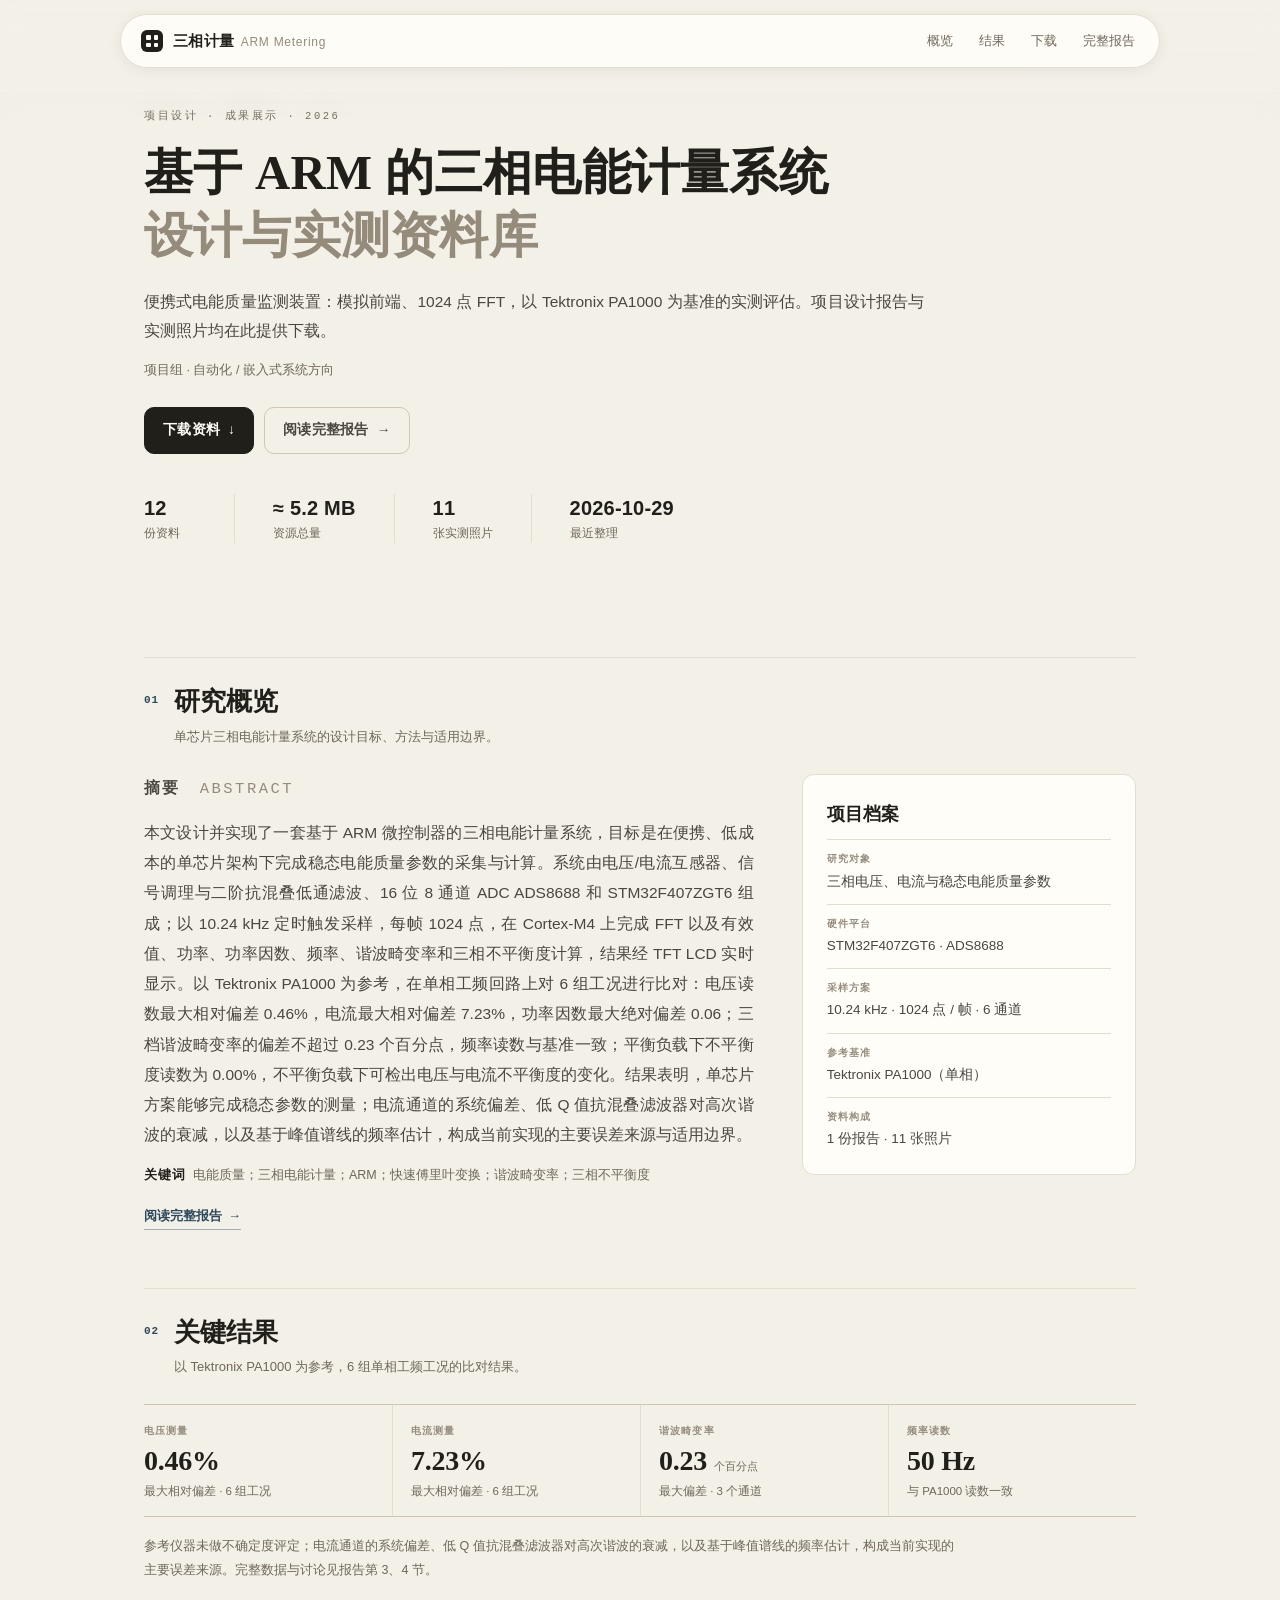
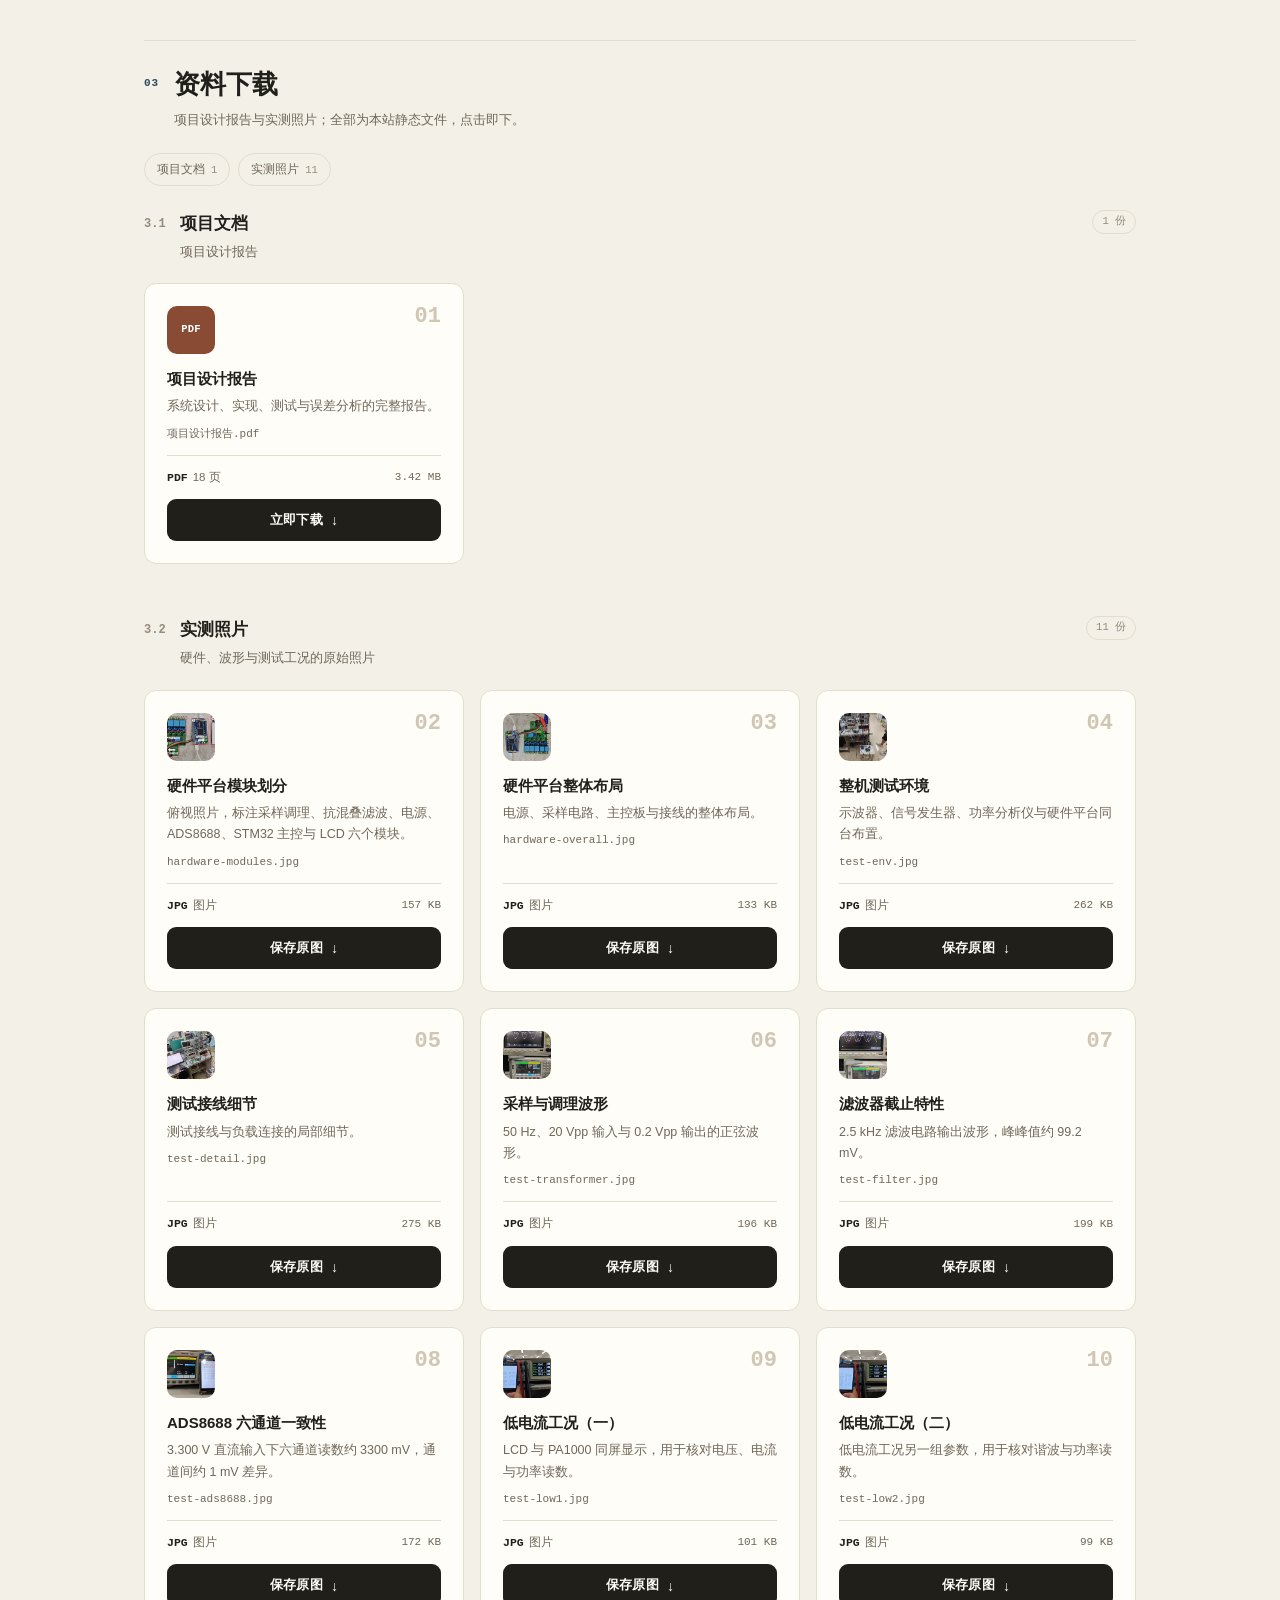
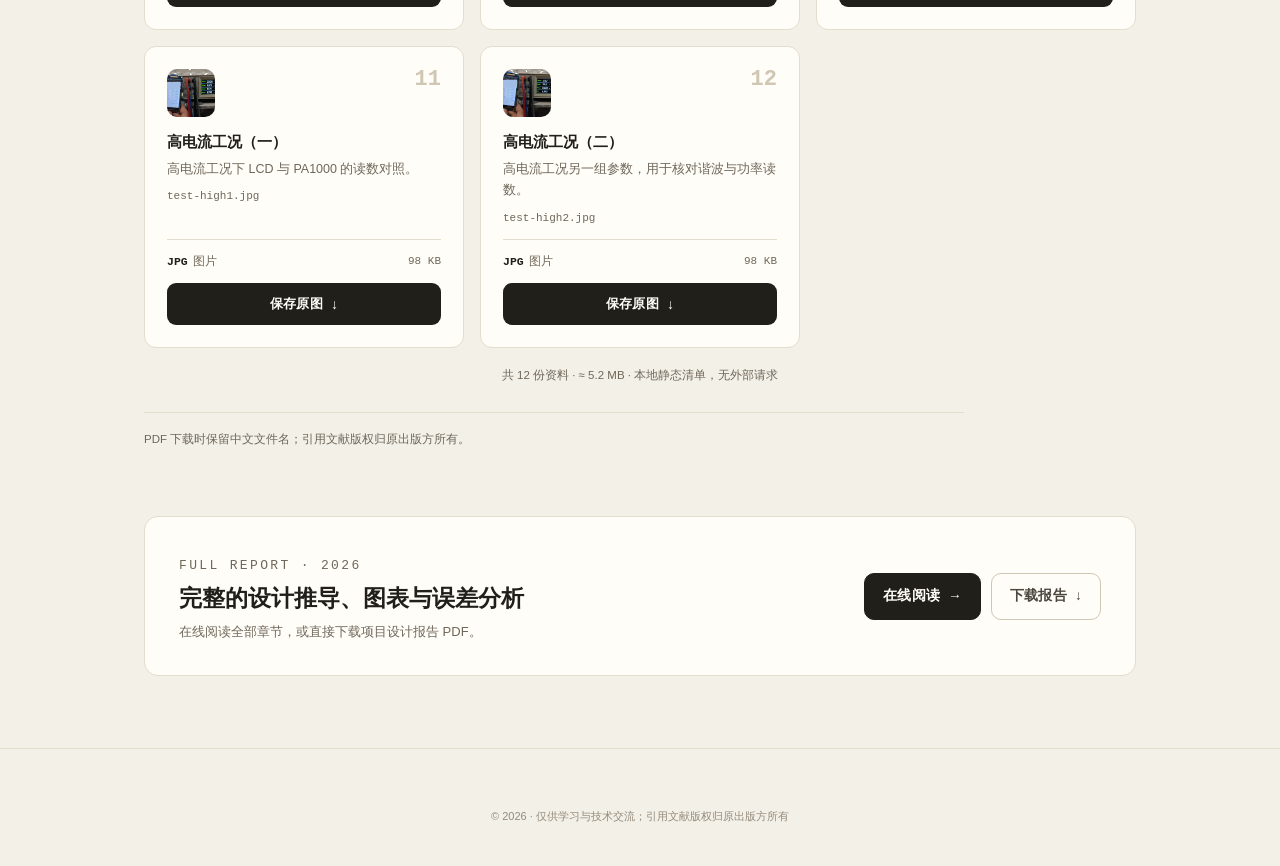
==== commit 515a9d96: "updated index page file" ====
--- a/index.html
+++ b/index.html
@@ -183,10 +183,6 @@
 </main>
 
 <footer class="site-footer">
-  <p class="footer-brand">三相电能计量系统 · ARM Metering</p>
-  <p class="footer-desc">STM32F407ZGT6 · ADS8688 · 便携式电能质量监测装置</p>
-  <p class="footer-desc">项目设计 · 2026 · 项目组</p>
-  <p class="footer-tags">12 份资料 · 1 份报告 · 11 张实测照片 · 静态站点，无外部依赖</p>
   <p class="footer-copy">© 2026 · 仅供学习与技术交流；引用文献版权归原出版方所有</p>
 </footer>
 
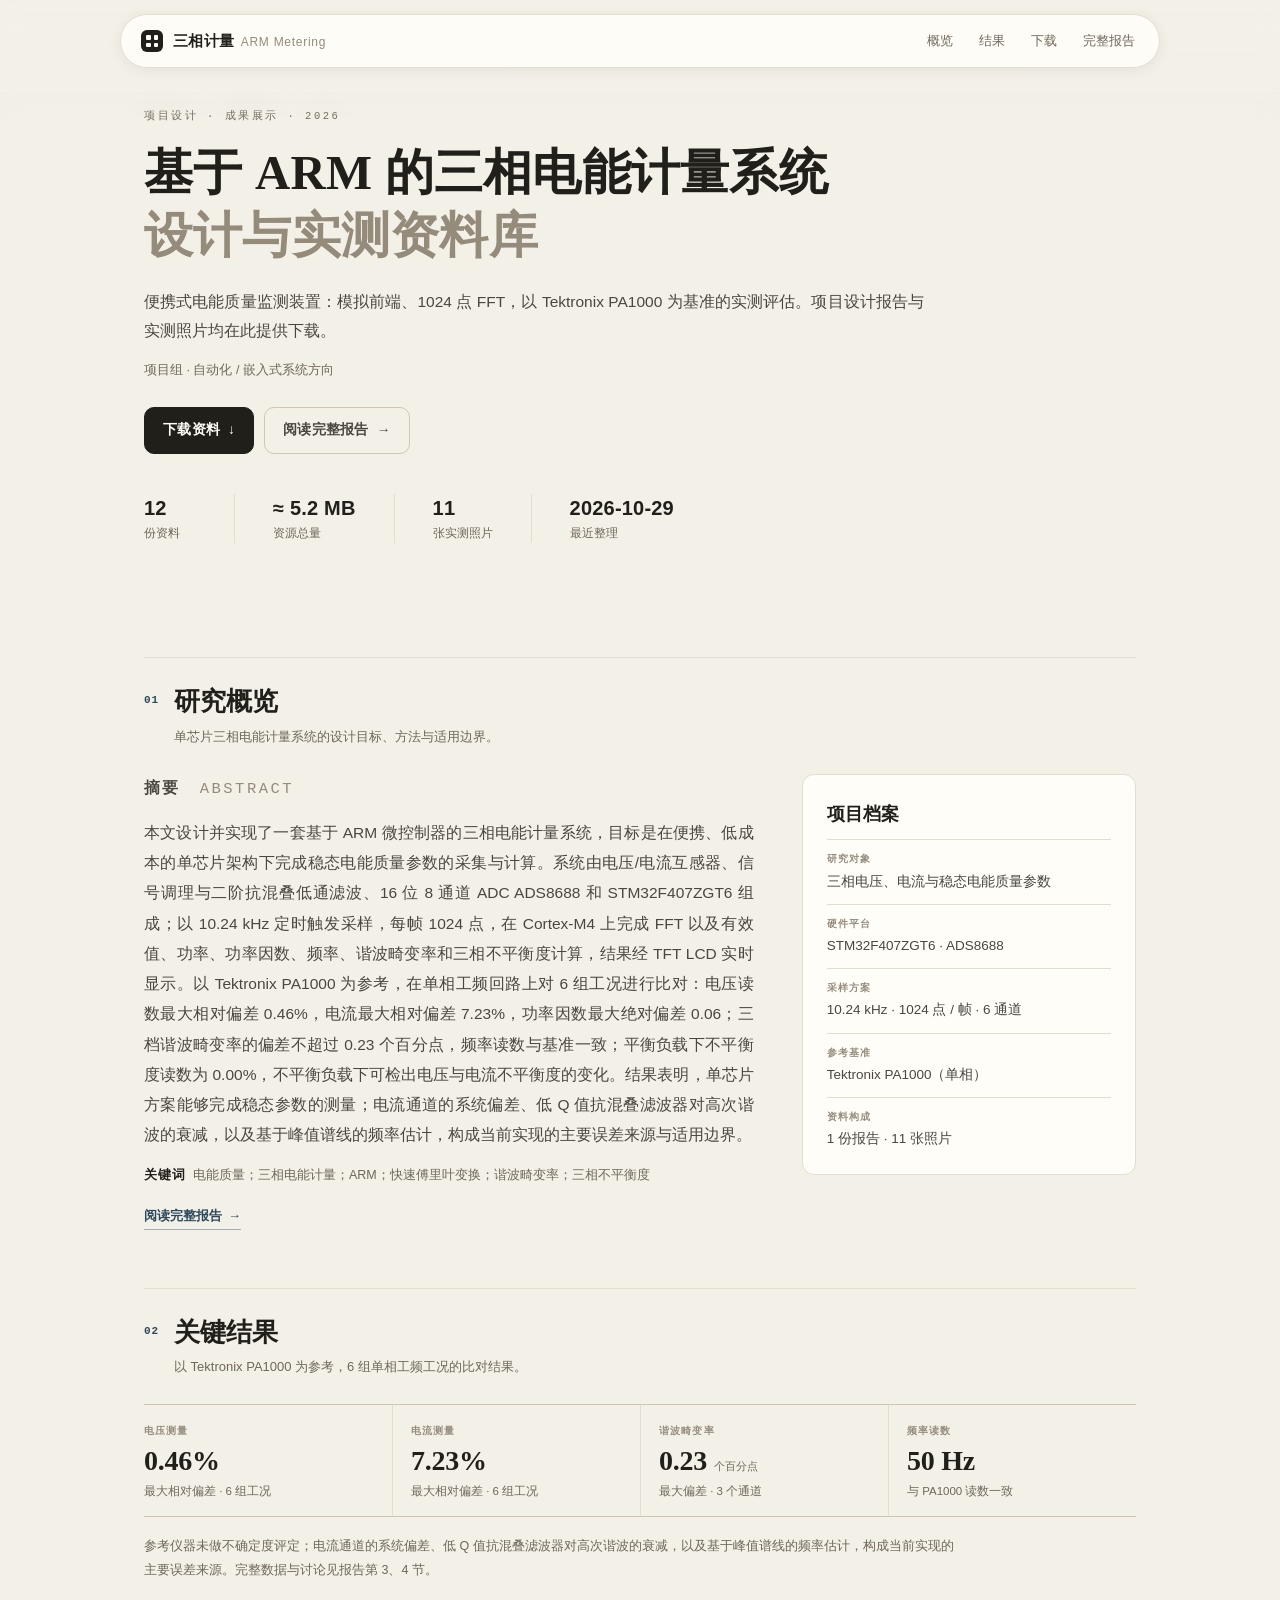
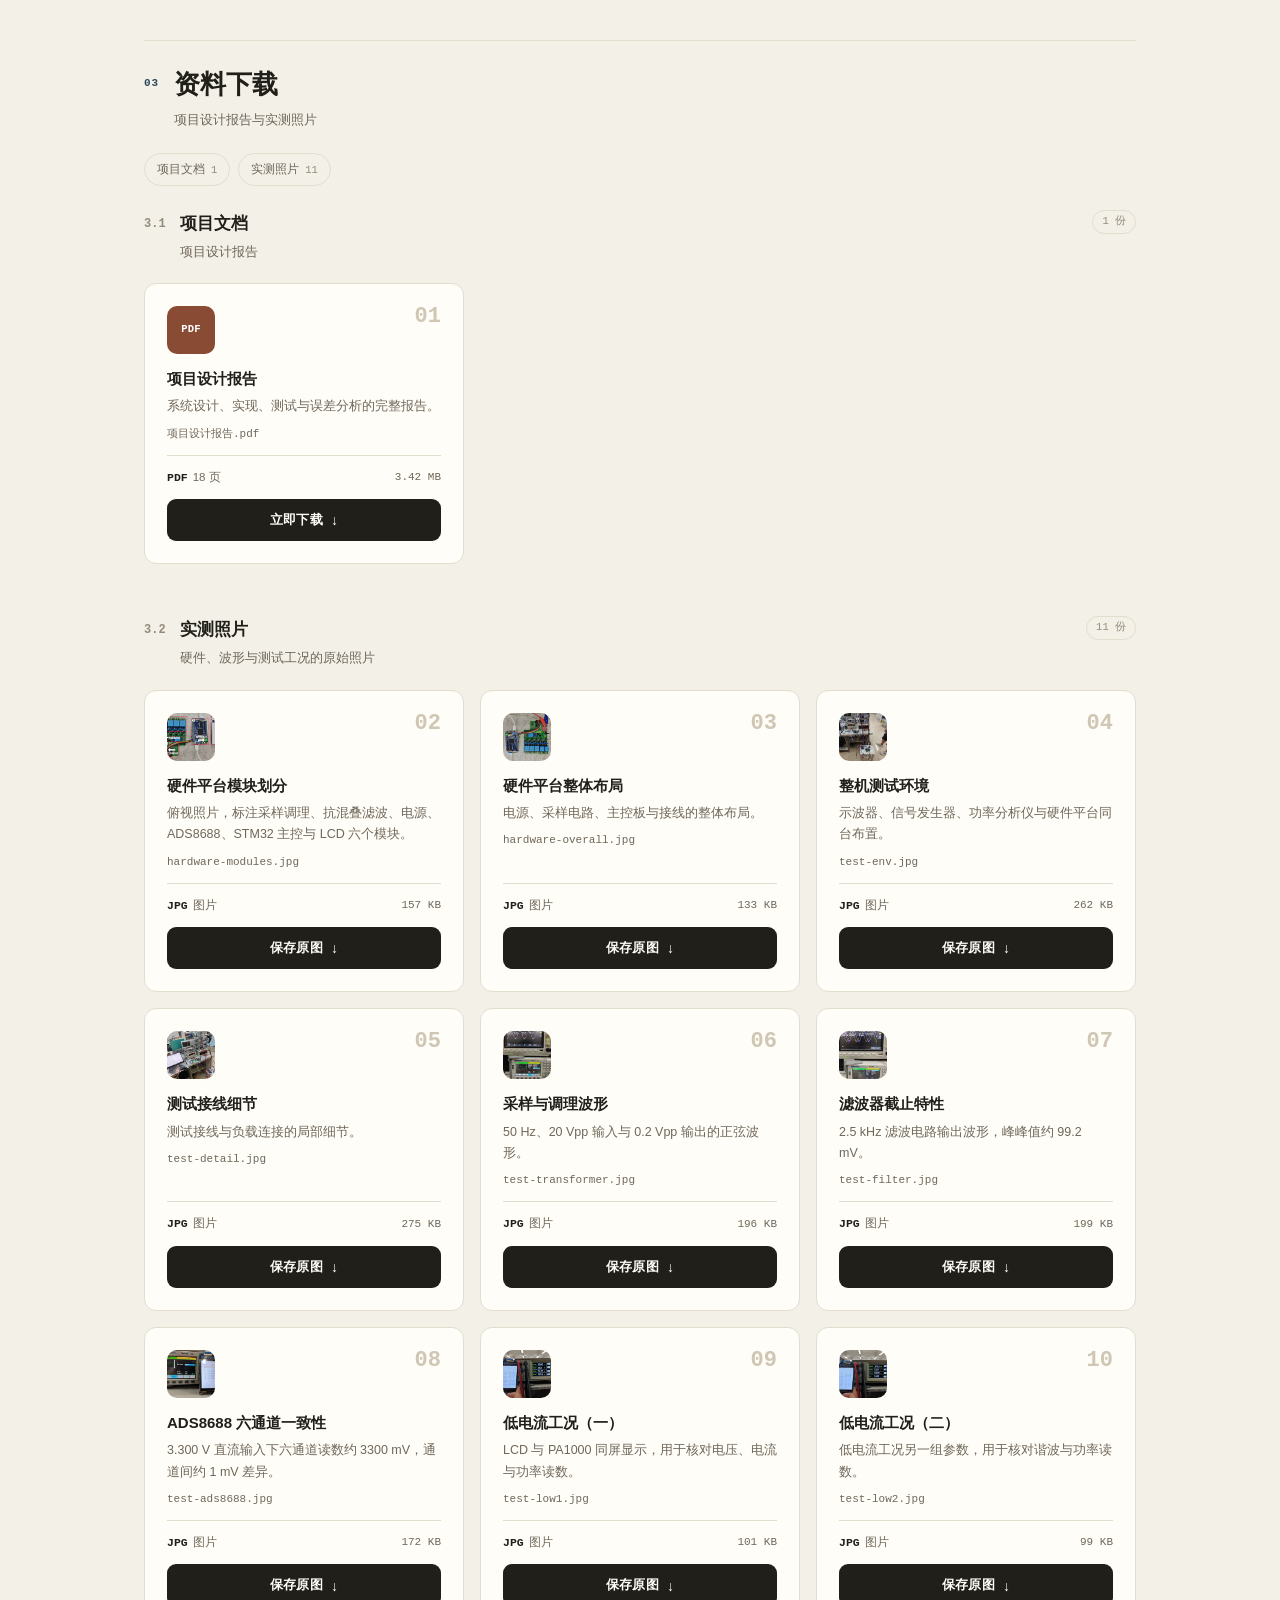
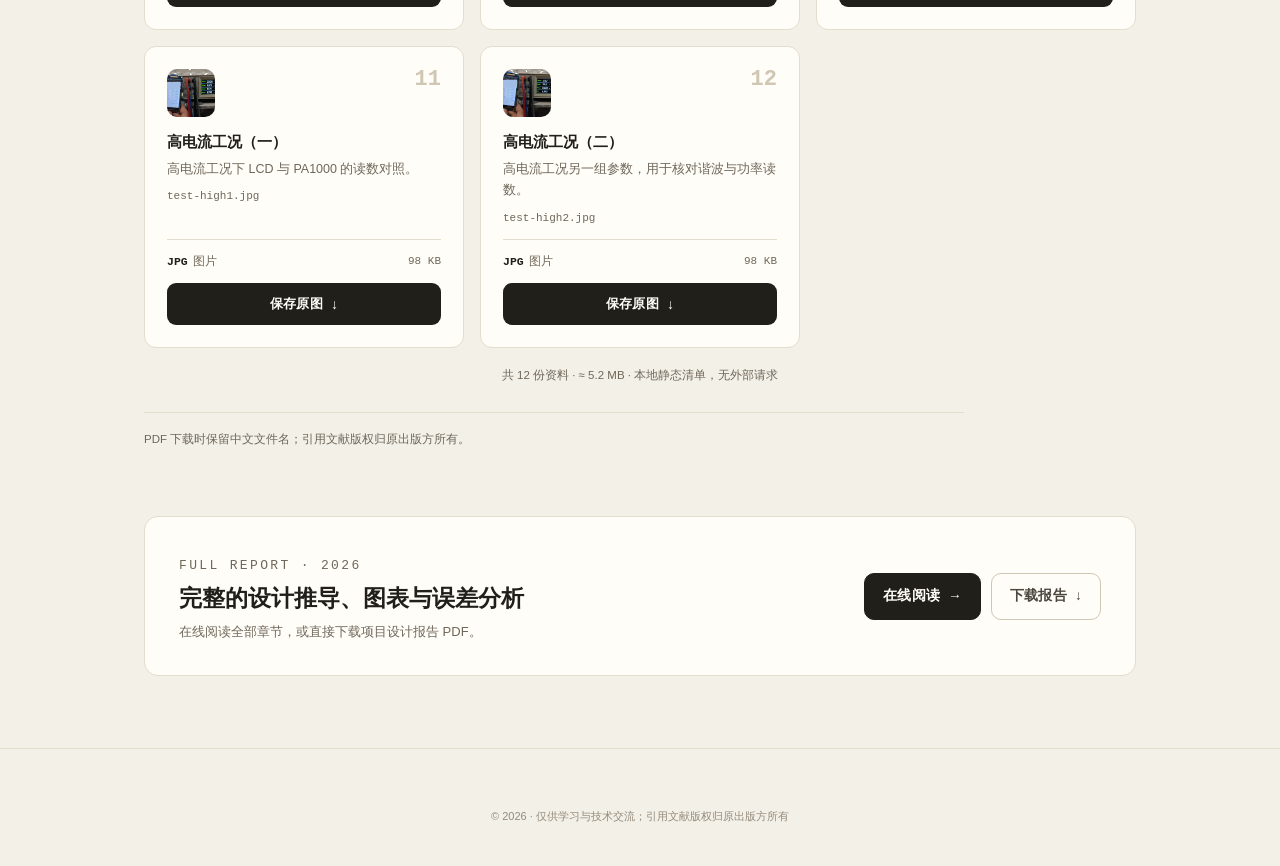
==== commit 25a62d3a: "updated index page file" ====
--- a/index.html
+++ b/index.html
@@ -126,7 +126,7 @@
       <span class="section-no" aria-hidden="true">03</span>
       <div class="section-head-text">
         <h2 id="downloads-title">资料下载</h2>
-        <p>项目设计报告与实测照片；全部为本站静态文件，点击即下。</p>
+        <p>项目设计报告与实测照片</p>
       </div>
     </header>
 
